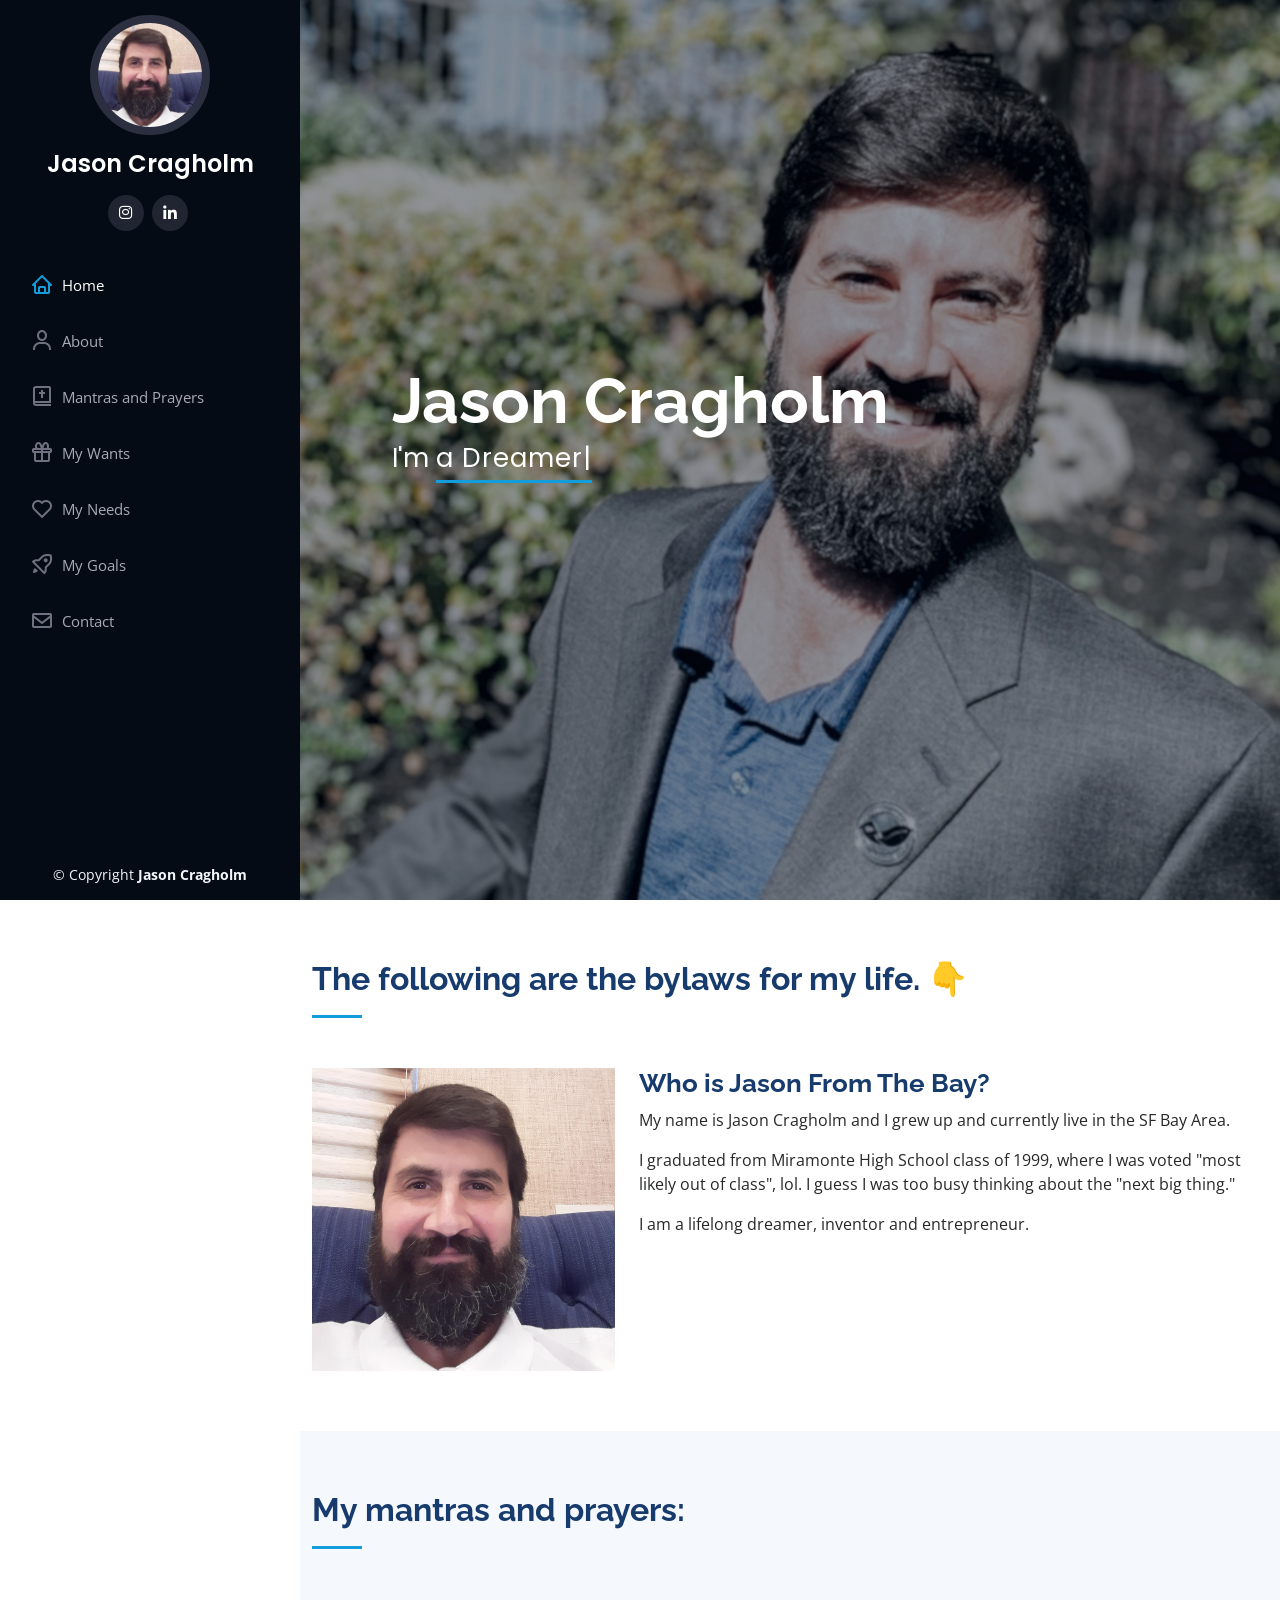
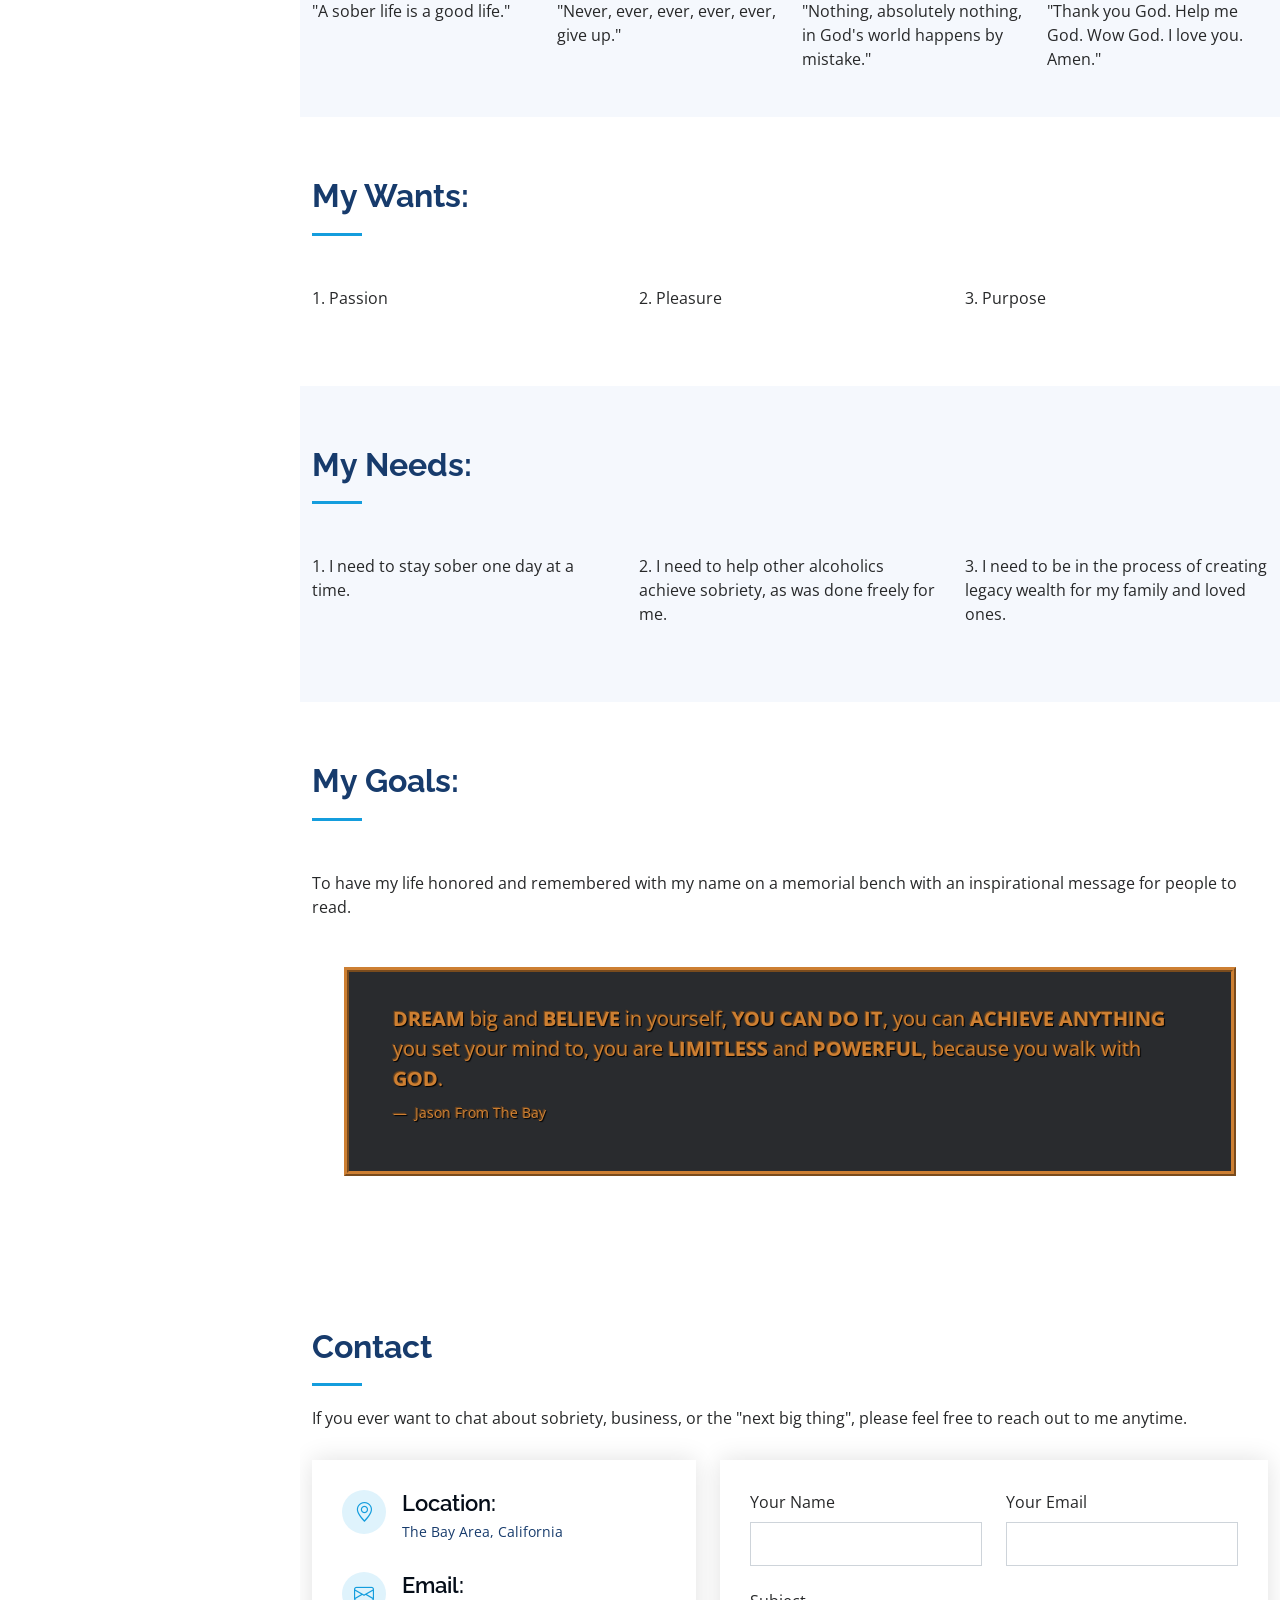
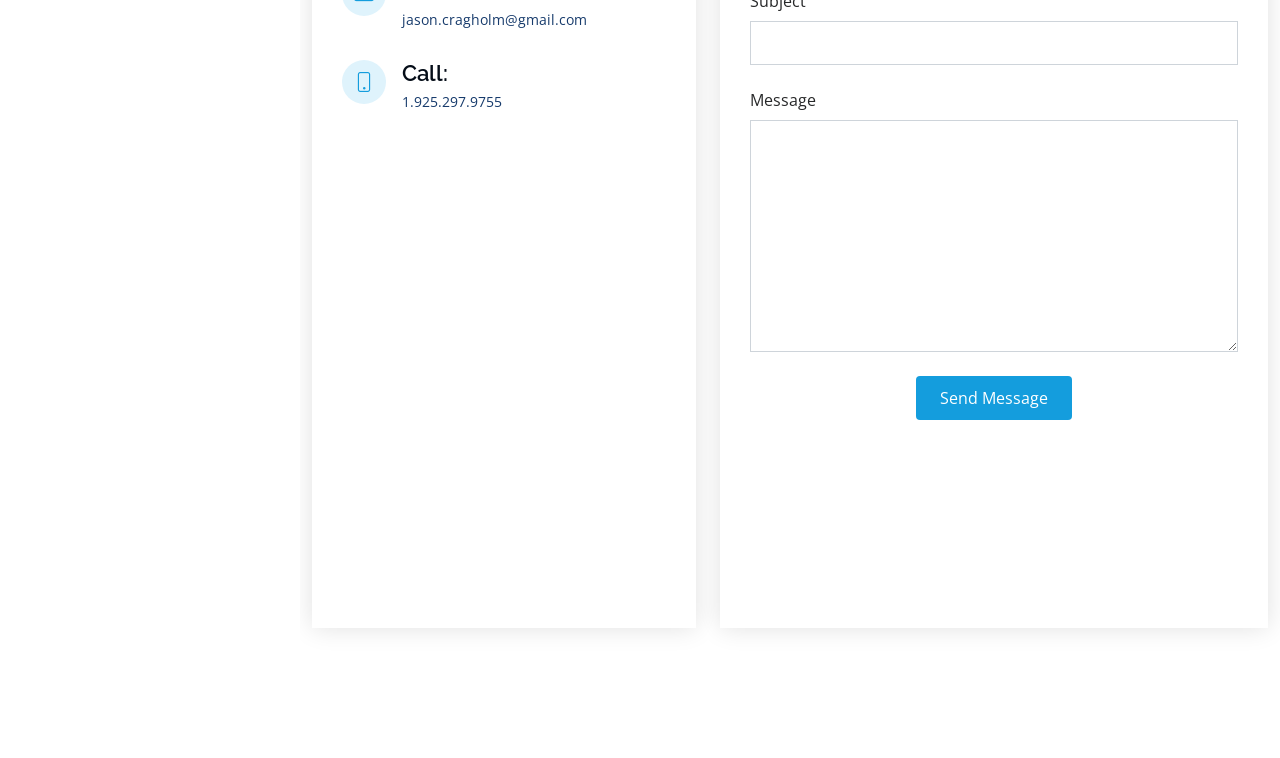
==== index.html @ 0c1ed2ca "Update index.html" ====
<!DOCTYPE html>
<html lang="en">

<head>
  <meta charset="utf-8">
  <meta content="width=device-width, initial-scale=1.0" name="viewport">

  <title>Jason Cragholm</title>
  <meta content="" name="description">
  <meta content="" name="keywords">

  <!-- Favicons -->
  <link href="assets/img/favicon.png" rel="icon">
  <link href="assets/img/apple-touch-icon.png" rel="apple-touch-icon">

  <!-- Google Fonts -->
  <link href="https://fonts.googleapis.com/css?family=Open+Sans:300,300i,400,400i,600,600i,700,700i|Raleway:300,300i,400,400i,500,500i,600,600i,700,700i|Poppins:300,300i,400,400i,500,500i,600,600i,700,700i" rel="stylesheet">

  <!-- Vendor CSS Files -->
  <link href="assets/vendor/aos/aos.css" rel="stylesheet">
  <link href="assets/vendor/bootstrap/css/bootstrap.min.css" rel="stylesheet">
  <link href="assets/vendor/bootstrap-icons/bootstrap-icons.css" rel="stylesheet">
  <link href="assets/vendor/boxicons/css/boxicons.min.css" rel="stylesheet">
  <link href="assets/vendor/glightbox/css/glightbox.min.css" rel="stylesheet">
  <link href="assets/vendor/swiper/swiper-bundle.min.css" rel="stylesheet">

  <!-- Template Main CSS File -->
  <link href="assets/css/style.css" rel="stylesheet">

  <!-- =======================================================
  * Template Name: iPortfolio - v3.9.1
  * Template URL: https://bootstrapmade.com/iportfolio-bootstrap-portfolio-websites-template/
  * Author: BootstrapMade.com
  * License: https://bootstrapmade.com/license/

  *Project Name: Jason Cragholm Personal Website
  *Author: Daniel Alegria*
  ======================================================== -->
</head>

<body>

  <!-- ======= Mobile nav toggle button ======= -->
  <i class="bi bi-list mobile-nav-toggle d-xl-none"></i>

  <!-- ======= Header ======= -->
  <header id="header">
    <div class="d-flex flex-column">

      <div class="profile">
        <img src="assets/img/profile-img.jpg" alt="" class="img-fluid rounded-circle">
        <h1 class="text-light"><a href="index.html">Jason Cragholm</a></h1>
        <div class="social-links mt-3 text-center">
          <a href="https://www.instagram.com/jasonfromthebay/" class="instagram"><i class="bx bxl-instagram"></i></a>
          <a href="https://www.linkedin.com/in/jasoncragholm/" class="linkedin"><i class="bx bxl-linkedin"></i></a>
        </div>
      </div>

      <nav id="navbar" class="nav-menu navbar">
        <ul>
          <li><a href="#hero" class="nav-link scrollto active"><i class="bx bx-home"></i> <span>Home</span></a></li>
          <li><a href="#about" class="nav-link scrollto"><i class="bx bx-user"></i> <span>About</span></a></li>
          <li><a href="#mantras" class="nav-link scrollto"><i class="bx bx-bible"></i> <span>Mantras and Prayers</span></a></li>
          <li><a href="#wants" class="nav-link scrollto"><i class="bx bx-gift"></i> <span>My Wants</span></a></li>
          <li><a href="#needs" class="nav-link scrollto"><i class="bx bx-heart"></i> <span>My Needs</span></a></li>
          <li><a href="#goals" class="nav-link scrollto"><i class="bx bx-rocket"></i> <span>My Goals</span></a></li>
          <li><a href="#contact" class="nav-link scrollto"><i class="bx bx-envelope"></i> <span>Contact</span></a></li>
        </ul>
      </nav><!-- .nav-menu -->
    </div>
  </header><!-- End Header -->

  <!-- ======= Hero Section ======= -->
  <section id="hero" class="d-flex flex-column justify-content-center align-items-center">
    <div class="hero-container" data-aos="fade-in">
      <h1>Jason Cragholm</h1>
      <p>I'm <span class="typed" data-typed-items=" a Dreamer, an Inventor, an Entrepreneur"></span></p>
    </div>
  </section><!-- End Hero -->

  <main id="main">

    <!-- ======= About Section ======= -->
    <section id="about" class="about">
      <div class="container">

        <div class="section-title">
          <h2>The following are the bylaws for my life. 👇</h2>
        </div>

        <div class="row">
          <div class="col-lg-4" data-aos="fade-right">
            <img src="assets/img/profile-img.jpg" class="img-fluid" alt="">
          </div>
          <div class="col-lg-8 pt-4 pt-lg-0 content" data-aos="fade-left">
            <h3>Who is Jason From The Bay?</h3>
            <p>
              My name is Jason Cragholm and I grew up and currently live in the SF Bay Area. 
            </p>
            <p>
              I graduated from Miramonte High School class of 1999, where I was voted "most likely out of class", lol. I guess I was too busy thinking about the "next big thing."
            </p>
            <p>
              I am a lifelong dreamer, inventor and entrepreneur. 
            </p>
          </div>
        </div>

      </div>
    </section><!-- End About Section -->

    <!-- ======= mantras Section ======= -->
    <section id="mantras" class="mantras section-bg">
      <div class="container">

        <div class="section-title">
          <h2>My mantras and prayers:</h2>
        </div>

        <div class="row">

          <div class="col-sm" data-aos="fade-up">
            <p>
              "A sober life is a good life."
            </p>
          </div>

          <div class="col-sm" data-aos="fade-up" data-aos-delay="200">
            <p>
              "Never, ever, ever, ever, ever, give up."
            </p>
          </div>

          <div class="col-sm" data-aos="fade-up" data-aos-delay="400">
            <p>
              "Nothing, absolutely nothing, in God's world happens by mistake."
            </p>
          </div>

          <div class="col-sm" data-aos="fade-up" data-aos-delay="600">
            <p>
              "Thank you God. Help me God. Wow God. I love you. Amen."
            </p>
          </div>

        </div>

      </div>
    </section><!-- End mantras Section -->

    <!-- ======= wants Section ======= -->
    <section id="wants" class="wants">
      <div class="container">

        <div class="section-title">
          <h2>My Wants:</h2>
        </div>

        <div class="row wants-content">

          <div class="col-lg-4 col-md-12 d-md-flex align-items-md-stretch" data-aos="fade-down">
            <p>1. Passion</p>
          </div>

          <div class="col-lg-4 col-md-12 d-md-flex align-items-md-stretch" data-aos="fade-down" data-aos-delay="200">
            <p>2. Pleasure</p>
          </div>

          <div class="col-lg-4 col-md-12 d-md-flex align-items-md-stretch" data-aos="fade-down" data-aos-delay="400">
            <p>3. Purpose</p>
          </div>
        </div>

      </div>
    </section><!-- End wants Section -->

    <!-- ======= needs Section ======= -->
    <section id="needs" class="needs section-bg">
      <div class="container">

        <div class="section-title">
          <h2>My Needs:</h2>
        </div>

        <div class="row needs-content">

          <div class="col-lg-4 col-md-12 d-md-flex align-items-md-stretch" data-aos="fade-down">
            <p>1. I need to stay sober one day at a time.</p>
          </div>

          <div class="col-lg-4 col-md-12 d-md-flex align-items-md-stretch" data-aos="fade-down" data-aos-delay="200">
            <p>2. I need to help other alcoholics achieve sobriety, as was done freely for me.</p>
          </div>

          <div class="col-lg-4 col-md-12 d-md-flex align-items-md-stretch" data-aos="fade-down" data-aos-delay="400">
            <p>3. I need to be in the process of creating legacy wealth for my family and loved ones.</p>
          </div>
          
        </div>

      </div>
    </section><!-- End needs Section -->

     <!-- ======= goals Section ======= -->
     <section id="goals" class="goals">
      <div class="container">

        <div class="section-title">
          <h2>My Goals:</h2>
        </div>

        <div class="row goals-content">
          <p>To have my life honored and remembered with my name on a memorial bench with an inspirational message for people to read.</p>
        </div>

        <div class="row placard">
          <div class="col">
            <figure>
              <blockquote class="blockquote mb-4">
                <p>
                  <span class="font-italic"><b>DREAM</b> big and <b>BELIEVE</b> in yourself, <b>YOU CAN DO IT</b>, you can <b>ACHIEVE ANYTHING</b> you set your mind to, you are <b>LIMITLESS</b> and <b>POWERFUL</b>, because you walk with <b>GOD</b>.</span>
                </p>
              </blockquote>
              <figcaption class="blockquote-footer">
                Jason From The Bay
              </figcaption>
            </figure>
          </div>
        </div>

      </div>
    </section><!-- End goals Section -->

        
    
    <!-- ======= Contact Section ======= -->
    <section id="contact" class="contact">
      <div class="container">

        <div class="section-title">
          <h2>Contact</h2>
          <p>If you ever want to chat about sobriety, business, or the "next big thing", please feel free to reach out to me anytime.</p>
        </div>

        <div class="row" data-aos="fade-in">

          <div class="col-lg-5 d-flex align-items-stretch">
            <div class="info">
              <div class="address">
                <i class="bi bi-geo-alt"></i>
                <h4>Location:</h4>
                <p>The Bay Area, California</p>
              </div>

              <div class="email">
                <i class="bi bi-envelope"></i>
                <h4>Email:</h4>
                <p>jason.cragholm@gmail.com</p>
              </div>

              <div class="phone">
                <i class="bi bi-phone"></i>
                <h4>Call:</h4>
                <p>1.925.297.9755</p>
              </div>

              <iframe src="https://www.google.com/maps/embed?pb=!1m18!1m12!1m3!1d100754.10173298769!2d-122.19307047200284!3d37.893838620452016!2m3!1f0!2f0!3f0!3m2!1i1024!2i768!4f13.1!3m3!1m2!1s0x8085607ca3fa8f85%3A0xf928585d03e46927!2sLafayette%2C%20CA!5e0!3m2!1sen!2sus!4v1670881983796!5m2!1sen!2sus" width="600" height="450" style="border:0;" allowfullscreen="" loading="lazy" referrerpolicy="no-referrer-when-downgrade"></iframe>
            </div>

          </div>

          <div class="col-lg-7 mt-5 mt-lg-0 d-flex align-items-stretch">
            <form action="forms/contact.php" method="post" role="form" class="php-email-form">
              <div class="row">
                <div class="form-group col-md-6">
                  <label for="name">Your Name</label>
                  <input type="text" name="name" class="form-control" id="name" required>
                </div>
                <div class="form-group col-md-6">
                  <label for="name">Your Email</label>
                  <input type="email" class="form-control" name="email" id="email" required>
                </div>
              </div>
              <div class="form-group">
                <label for="name">Subject</label>
                <input type="text" class="form-control" name="subject" id="subject" required>
              </div>
              <div class="form-group">
                <label for="name">Message</label>
                <textarea class="form-control" name="message" rows="10" required></textarea>
              </div>
              <div class="my-3">
                <div class="loading">Loading</div>
                <div class="error-message"></div>
                <div class="sent-message">Your message has been sent. Thank you!</div>
              </div>
              <div class="text-center"><button type="submit">Send Message</button></div>
            </form>
          </div>

        </div>

      </div>
    </section><!-- End Contact Section -->

  </main><!-- End #main -->

  <!-- ======= Footer ======= -->
  <footer id="footer">
    <div class="container">
      <div class="copyright">
        &copy; Copyright <strong><span>Jason Cragholm</span></strong>
      </div>
      
    </div>
  </footer><!-- End  Footer -->

  <a href="#" class="back-to-top d-flex align-items-center justify-content-center"><i class="bi bi-arrow-up-short"></i></a>

  <!-- Vendor JS Files -->
  <script src="assets/vendor/purecounter/purecounter_vanilla.js"></script>
  <script src="assets/vendor/aos/aos.js"></script>
  <script src="assets/vendor/bootstrap/js/bootstrap.bundle.min.js"></script>
  <script src="assets/vendor/glightbox/js/glightbox.min.js"></script>
  <script src="assets/vendor/isotope-layout/isotope.pkgd.min.js"></script>
  <script src="assets/vendor/swiper/swiper-bundle.min.js"></script>
  <script src="assets/vendor/typed.js/typed.min.js"></script>
  <script src="assets/vendor/waypoints/noframework.waypoints.js"></script>
  <script src="assets/vendor/php-email-form/validate.js"></script>

  <!-- Template Main JS File -->
  <script src="assets/js/main.js"></script>

</body>

</html>
---- assets/css/style.css ----
/**
* Template Name: iPortfolio - v3.9.1
* Template URL: https://bootstrapmade.com/iportfolio-bootstrap-portfolio-websites-template/
* Author: BootstrapMade.com
* License: https://bootstrapmade.com/license/
*/

/*--------------------------------------------------------------
# General
--------------------------------------------------------------*/
body {
  font-family: "Open Sans", sans-serif;
  color: #272829;
}

a {
  color: #149ddd;
  text-decoration: none;
}

a:hover {
  color: #37b3ed;
  text-decoration: none;
}

h1,
h2,
h3,
h4,
h5,
h6 {
  font-family: "Raleway", sans-serif;
}

/*--------------------------------------------------------------
# Back to top button
--------------------------------------------------------------*/
.back-to-top {
  position: fixed;
  visibility: hidden;
  opacity: 0;
  right: 15px;
  bottom: 15px;
  z-index: 996;
  background: #149ddd;
  width: 40px;
  height: 40px;
  border-radius: 50px;
  transition: all 0.4s;
}

.back-to-top i {
  font-size: 28px;
  color: #fff;
  line-height: 0;
}

.back-to-top:hover {
  background: #2eafec;
  color: #fff;
}

.back-to-top.active {
  visibility: visible;
  opacity: 1;
}

/*--------------------------------------------------------------
# Header
--------------------------------------------------------------*/
#header {
  position: fixed;
  top: 0;
  left: 0;
  bottom: 0;
  width: 300px;
  transition: all ease-in-out 0.5s;
  z-index: 9997;
  transition: all 0.5s;
  padding: 0 15px;
  background: #040b14;
  overflow-y: auto;
}

#header .profile img {
  margin: 15px auto;
  display: block;
  width: 120px;
  border: 8px solid #2c2f3f;
}

#header .profile h1 {
  font-size: 24px;
  margin: 0;
  padding: 0;
  font-weight: 600;
  -moz-text-align-last: center;
  text-align-last: center;
  font-family: "Poppins", sans-serif;
}

#header .profile h1 a,
#header .profile h1 a:hover {
  color: #fff;
  text-decoration: none;
}

#header .profile .social-links a {
  font-size: 18px;
  display: inline-block;
  background: #212431;
  color: #fff;
  line-height: 1;
  padding: 8px 0;
  margin-right: 4px;
  border-radius: 50%;
  text-align: center;
  width: 36px;
  height: 36px;
  transition: 0.3s;
}

#header .profile .social-links a:hover {
  background: #149ddd;
  color: #fff;
  text-decoration: none;
}

#main {
  margin-left: 300px;
}

@media (max-width: 1199px) {
  #header {
    left: -300px;
  }

  #main {
    margin-left: 0;
  }
}

/*--------------------------------------------------------------
# Navigation Menu
--------------------------------------------------------------*/
/* Desktop Navigation */
.nav-menu {
  padding: 30px 0 0 0;
}

.nav-menu * {
  margin: 0;
  padding: 0;
  list-style: none;
}

.nav-menu>ul>li {
  position: relative;
  white-space: nowrap;
}

.nav-menu a,
.nav-menu a:focus {
  display: flex;
  align-items: center;
  color: #a8a9b4;
  padding: 12px 15px;
  margin-bottom: 8px;
  transition: 0.3s;
  font-size: 15px;
}

.nav-menu a i,
.nav-menu a:focus i {
  font-size: 24px;
  padding-right: 8px;
  color: #6f7180;
}

.nav-menu a:hover,
.nav-menu .active,
.nav-menu .active:focus,
.nav-menu li:hover>a {
  text-decoration: none;
  color: #fff;
}

.nav-menu a:hover i,
.nav-menu .active i,
.nav-menu .active:focus i,
.nav-menu li:hover>a i {
  color: #149ddd;
}

/* Mobile Navigation */
.mobile-nav-toggle {
  position: fixed;
  right: 15px;
  top: 15px;
  z-index: 9998;
  border: 0;
  font-size: 24px;
  transition: all 0.4s;
  outline: none !important;
  background-color: #149ddd;
  color: #fff;
  width: 40px;
  height: 40px;
  display: inline-flex;
  align-items: center;
  justify-content: center;
  line-height: 0;
  border-radius: 50px;
  cursor: pointer;
}

.mobile-nav-active {
  overflow: hidden;
}

.mobile-nav-active #header {
  left: 0;
}

/*--------------------------------------------------------------
# Hero Section
--------------------------------------------------------------*/
#hero {
  width: 100%;
  height: 100vh;
  background: url("../img/hero-bg.jpg") right center;
  background-size: cover;
}

#hero:before {
  content: "";
  background: rgba(5, 13, 24, 0.3);
  position: absolute;
  bottom: 0;
  top: 0;
  left: 0;
  right: 0;
  z-index: 1;
}

#hero .hero-container {
  position: relative;
  z-index: 2;
  min-width: 300px;
}

#hero h1 {
  margin: 0 0 10px 0;
  font-size: 64px;
  font-weight: 700;
  line-height: 56px;
  color: #fff;
}

#hero p {
  color: #fff;
  margin-bottom: 50px;
  font-size: 26px;
  font-family: "Poppins", sans-serif;
}

#hero p span {
  color: #fff;
  padding-bottom: 4px;
  letter-spacing: 1px;
  border-bottom: 3px solid #149ddd;
}

@media (min-width: 1024px) {
  #hero {
    background-attachment: fixed;
  }
}

@media (max-width: 768px) {
  #hero h1 {
    font-size: 28px;
    line-height: 36px;
  }

  #hero h2 {
    font-size: 18px;
    line-height: 24px;
    margin-bottom: 30px;
  }
}

/*--------------------------------------------------------------
# Sections General
--------------------------------------------------------------*/
section {
  padding: 60px 0;
  overflow: hidden;
}

.section-bg {
  background: #f5f8fd;
}

.section-title {
  padding-bottom: 30px;
}

.section-title h2 {
  font-size: 32px;
  font-weight: bold;
  margin-bottom: 20px;
  padding-bottom: 20px;
  position: relative;
  color: #173b6c;
}

.section-title h2::after {
  content: "";
  position: absolute;
  display: block;
  width: 50px;
  height: 3px;
  background: #149ddd;
  bottom: 0;
  left: 0;
}

.section-title p {
  margin-bottom: 0;
}

/*--------------------------------------------------------------
# About
--------------------------------------------------------------*/
.about .content h3 {
  font-weight: 700;
  font-size: 26px;
  color: #173b6c;
}

.about .content ul {
  list-style: none;
  padding: 0;
}

.about .content ul li {
  margin-bottom: 20px;
  display: flex;
  align-items: center;
}

.about .content ul strong {
  margin-right: 10px;
}

.about .content ul i {
  font-size: 16px;
  margin-right: 5px;
  color: #149ddd;
  line-height: 0;
}

.about .content p:last-child {
  margin-bottom: 0;
}

/*--------------------------------------------------------------
# mantras
--------------------------------------------------------------*/

.blockquote-custom {
  position: relative;
  font-size: 1.1rem;
  }
  
  .blockquote-custom-icon {
  width: 50px;
  height: 50px;
  border-radius: 50%;
  display: flex;
  align-items: center;
  justify-content: center;
  position: absolute;
  top: -40px;
  left: 19px;
  }

.mantras {
  padding-bottom: 30px;
}

.mantras .count-box {
  padding: 30px;
  width: 100%;
}

.mantras .count-box i {
  display: block;
  font-size: 44px;
  color: #149ddd;
  float: left;
  line-height: 0;
}

.mantras .count-box span {
  font-size: 48px;
  line-height: 40px;
  display: block;
  font-weight: 700;
  color: #050d18;
  margin-left: 60px;
}

.mantras .count-box p {
  padding: 15px 0 0 0;
  margin: 0 0 0 60px;
  font-family: "Raleway", sans-serif;
  font-size: 14px;
  color: #122f57;
}

.mantras .count-box a {
  font-weight: 600;
  display: block;
  margin-top: 20px;
  color: #122f57;
  font-size: 15px;
  font-family: "Poppins", sans-serif;
  transition: ease-in-out 0.3s;
}

.mantras .count-box a:hover {
  color: #1f5297;
}

/*--------------------------------------------------------------
# wants
--------------------------------------------------------------*/
.wants .progress {
  height: 60px;
  display: block;
  background: none;
  border-radius: 0;
}

.wants .progress .skill {
  padding: 0;
  margin: 0 0 6px 0;
  text-transform: uppercase;
  display: block;
  font-weight: 600;
  font-family: "Poppins", sans-serif;
  color: #050d18;
}

.wants .progress .skill .val {
  float: right;
  font-style: normal;
}

.wants .progress-bar-wrap {
  background: #dce8f8;
  height: 10px;
}

.wants .progress-bar {
  width: 1px;
  height: 10px;
  transition: 0.9s;
  background-color: #149ddd;
}

/*--------------------------------------------------------------
# Goals
--------------------------------------------------------------*/

.placard {
  margin: 2em;
  padding: 2em;
  background-color: #292b2e;
  border-style: ridge;
  border-width: 5px;
  border-color: #CD7F32;
}

.placard span {
  color: #CD7F32;
  text-shadow: -1px -1px 1px rgb(121,75,29), 1px 1px 1px #000;
}

.placard figcaption {
  color: #CD7F32;
  text-shadow: -1px -1px 1px rgb(121,75,29), 1px 1px 1px #000;
}

/*--------------------------------------------------------------
# Contact
--------------------------------------------------------------*/
.contact {
  padding-bottom: 130px;
}

.contact .info {
  padding: 30px;
  background: #fff;
  width: 100%;
  box-shadow: 0 0 24px 0 rgba(0, 0, 0, 0.12);
}

.contact .info i {
  font-size: 20px;
  color: #149ddd;
  float: left;
  width: 44px;
  height: 44px;
  background: #dff3fc;
  display: flex;
  justify-content: center;
  align-items: center;
  border-radius: 50px;
  transition: all 0.3s ease-in-out;
}

.contact .info h4 {
  padding: 0 0 0 60px;
  font-size: 22px;
  font-weight: 600;
  margin-bottom: 5px;
  color: #050d18;
}

.contact .info p {
  padding: 0 0 10px 60px;
  margin-bottom: 20px;
  font-size: 14px;
  color: #173b6c;
}

.contact .info .email p {
  padding-top: 5px;
}

.contact .info .social-links {
  padding-left: 60px;
}

.contact .info .social-links a {
  font-size: 18px;
  display: inline-block;
  background: #333;
  color: #fff;
  line-height: 1;
  padding: 8px 0;
  border-radius: 50%;
  text-align: center;
  width: 36px;
  height: 36px;
  transition: 0.3s;
  margin-right: 10px;
}

.contact .info .social-links a:hover {
  background: #149ddd;
  color: #fff;
}

.contact .info .email:hover i,
.contact .info .address:hover i,
.contact .info .phone:hover i {
  background: #149ddd;
  color: #fff;
}

.contact .php-email-form {
  width: 100%;
  padding: 30px;
  background: #fff;
  box-shadow: 0 0 24px 0 rgba(0, 0, 0, 0.12);
}

.contact .php-email-form .form-group {
  padding-bottom: 8px;
}

.contact .php-email-form .validate {
  display: none;
  color: red;
  margin: 0 0 15px 0;
  font-weight: 400;
  font-size: 13px;
}

.contact .php-email-form .error-message {
  display: none;
  color: #fff;
  background: #ed3c0d;
  text-align: left;
  padding: 15px;
  font-weight: 600;
}

.contact .php-email-form .error-message br+br {
  margin-top: 25px;
}

.contact .php-email-form .sent-message {
  display: none;
  color: #fff;
  background: #18d26e;
  text-align: center;
  padding: 15px;
  font-weight: 600;
}

.contact .php-email-form .loading {
  display: none;
  background: #fff;
  text-align: center;
  padding: 15px;
}

.contact .php-email-form .loading:before {
  content: "";
  display: inline-block;
  border-radius: 50%;
  width: 24px;
  height: 24px;
  margin: 0 10px -6px 0;
  border: 3px solid #18d26e;
  border-top-color: #eee;
  -webkit-animation: animate-loading 1s linear infinite;
  animation: animate-loading 1s linear infinite;
}

.contact .php-email-form .form-group {
  margin-bottom: 15px;
}

.contact .php-email-form label {
  padding-bottom: 8px;
}

.contact .php-email-form input,
.contact .php-email-form textarea {
  border-radius: 0;
  box-shadow: none;
  font-size: 14px;
}

.contact .php-email-form input {
  height: 44px;
}

.contact .php-email-form textarea {
  padding: 10px 15px;
}

.contact .php-email-form button[type=submit] {
  background: #149ddd;
  border: 0;
  padding: 10px 24px;
  color: #fff;
  transition: 0.4s;
  border-radius: 4px;
}

.contact .php-email-form button[type=submit]:hover {
  background: #37b3ed;
}

@-webkit-keyframes animate-loading {
  0% {
    transform: rotate(0deg);
  }

  100% {
    transform: rotate(360deg);
  }
}

@keyframes animate-loading {
  0% {
    transform: rotate(0deg);
  }

  100% {
    transform: rotate(360deg);
  }
}

/*--------------------------------------------------------------
# Breadcrumbs
--------------------------------------------------------------*/
.breadcrumbs {
  padding: 20px 0;
  background: #f9f9f9;
}

.breadcrumbs h2 {
  font-size: 26px;
  font-weight: 300;
}

.breadcrumbs ol {
  display: flex;
  flex-wrap: wrap;
  list-style: none;
  padding: 0;
  margin: 0;
  font-size: 15px;
}

.breadcrumbs ol li+li {
  padding-left: 10px;
}

.breadcrumbs ol li+li::before {
  display: inline-block;
  padding-right: 10px;
  color: #0e2442;
  content: "/";
}

@media (max-width: 768px) {
  .breadcrumbs .d-flex {
    display: block !important;
  }

  .breadcrumbs ol {
    display: block;
  }

  .breadcrumbs ol li {
    display: inline-block;
  }
}

/*--------------------------------------------------------------
# Footer
--------------------------------------------------------------*/
#footer {
  padding: 15px;
  color: #f4f6fd;
  font-size: 14px;
  position: fixed;
  left: 0;
  bottom: 0;
  width: 300px;
  z-index: 9999;
  background: #040b14;
}

#footer .copyright {
  text-align: center;
}

#footer .credits {
  padding-top: 5px;
  text-align: center;
  font-size: 13px;
  color: #eaebf0;
}

@media (max-width: 1199px) {
  #footer {
    position: static;
    width: auto;
    padding-right: 20px 15px;
  }
}
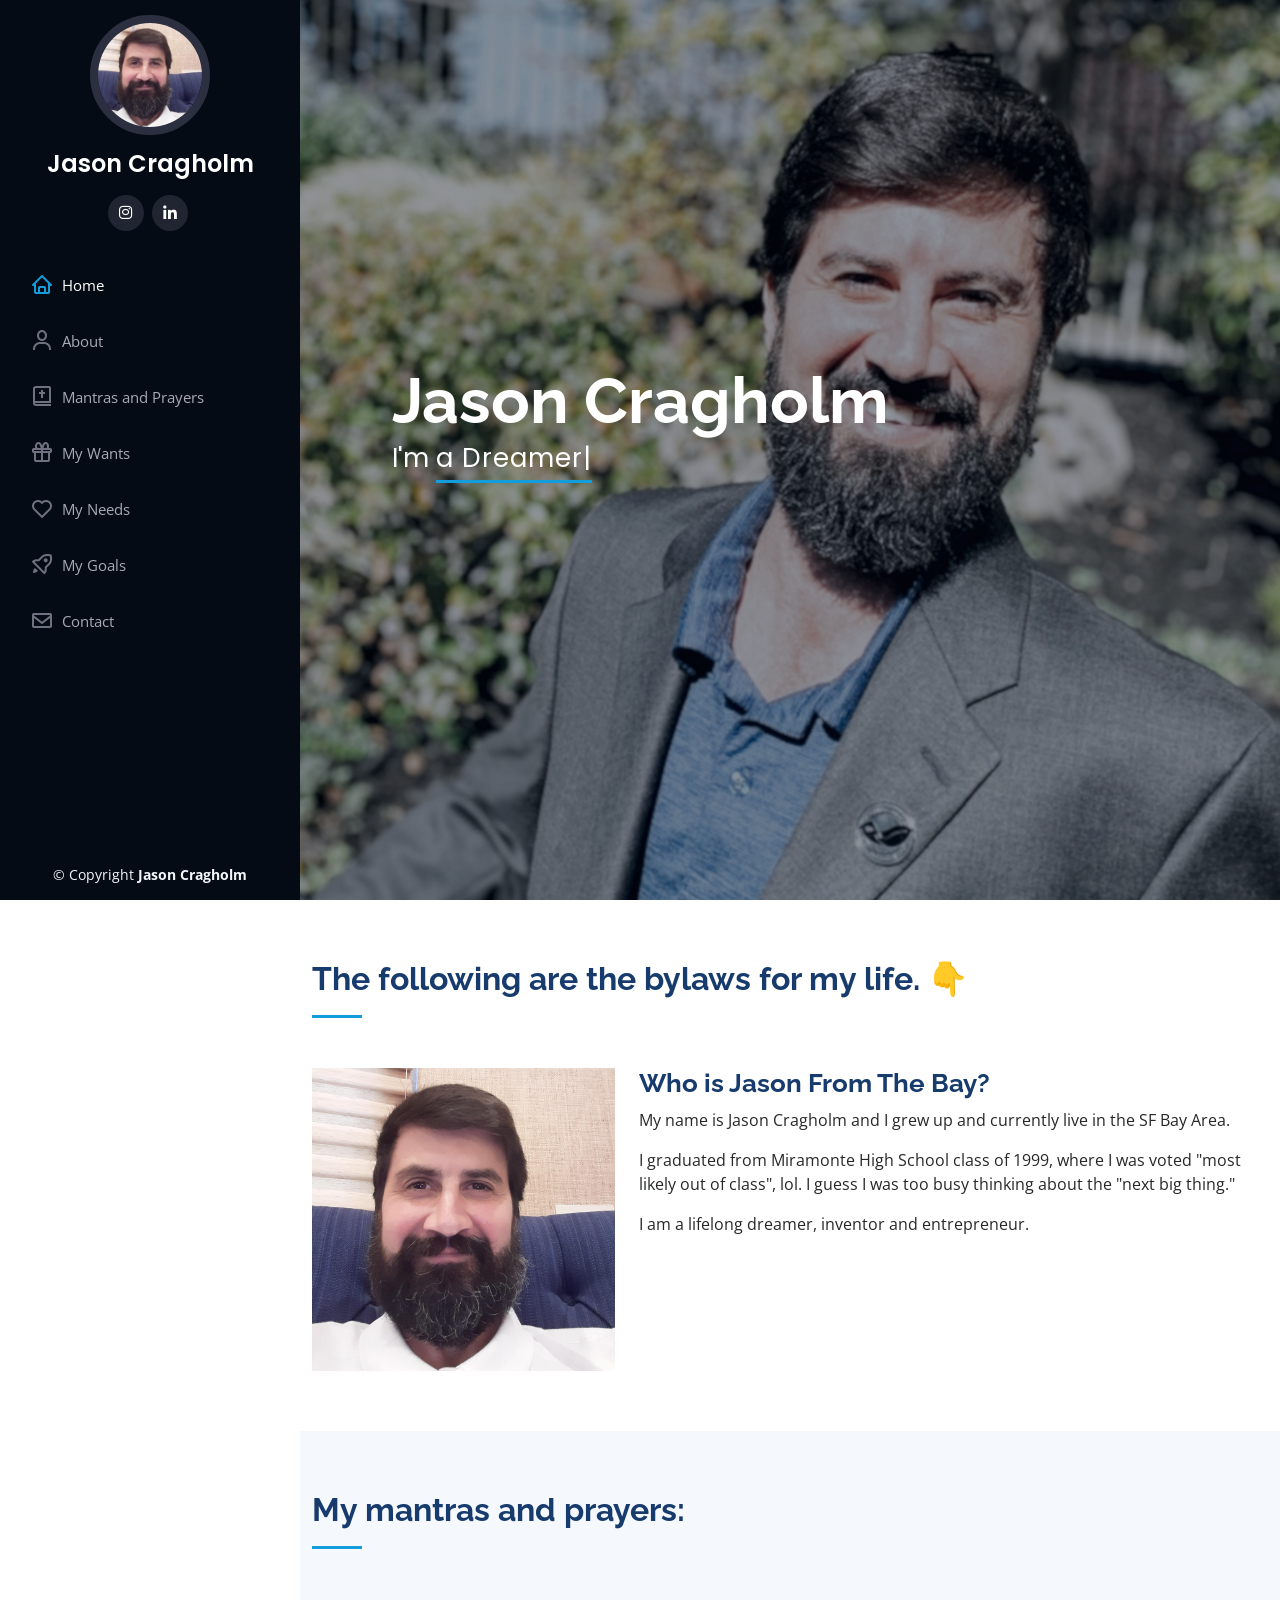
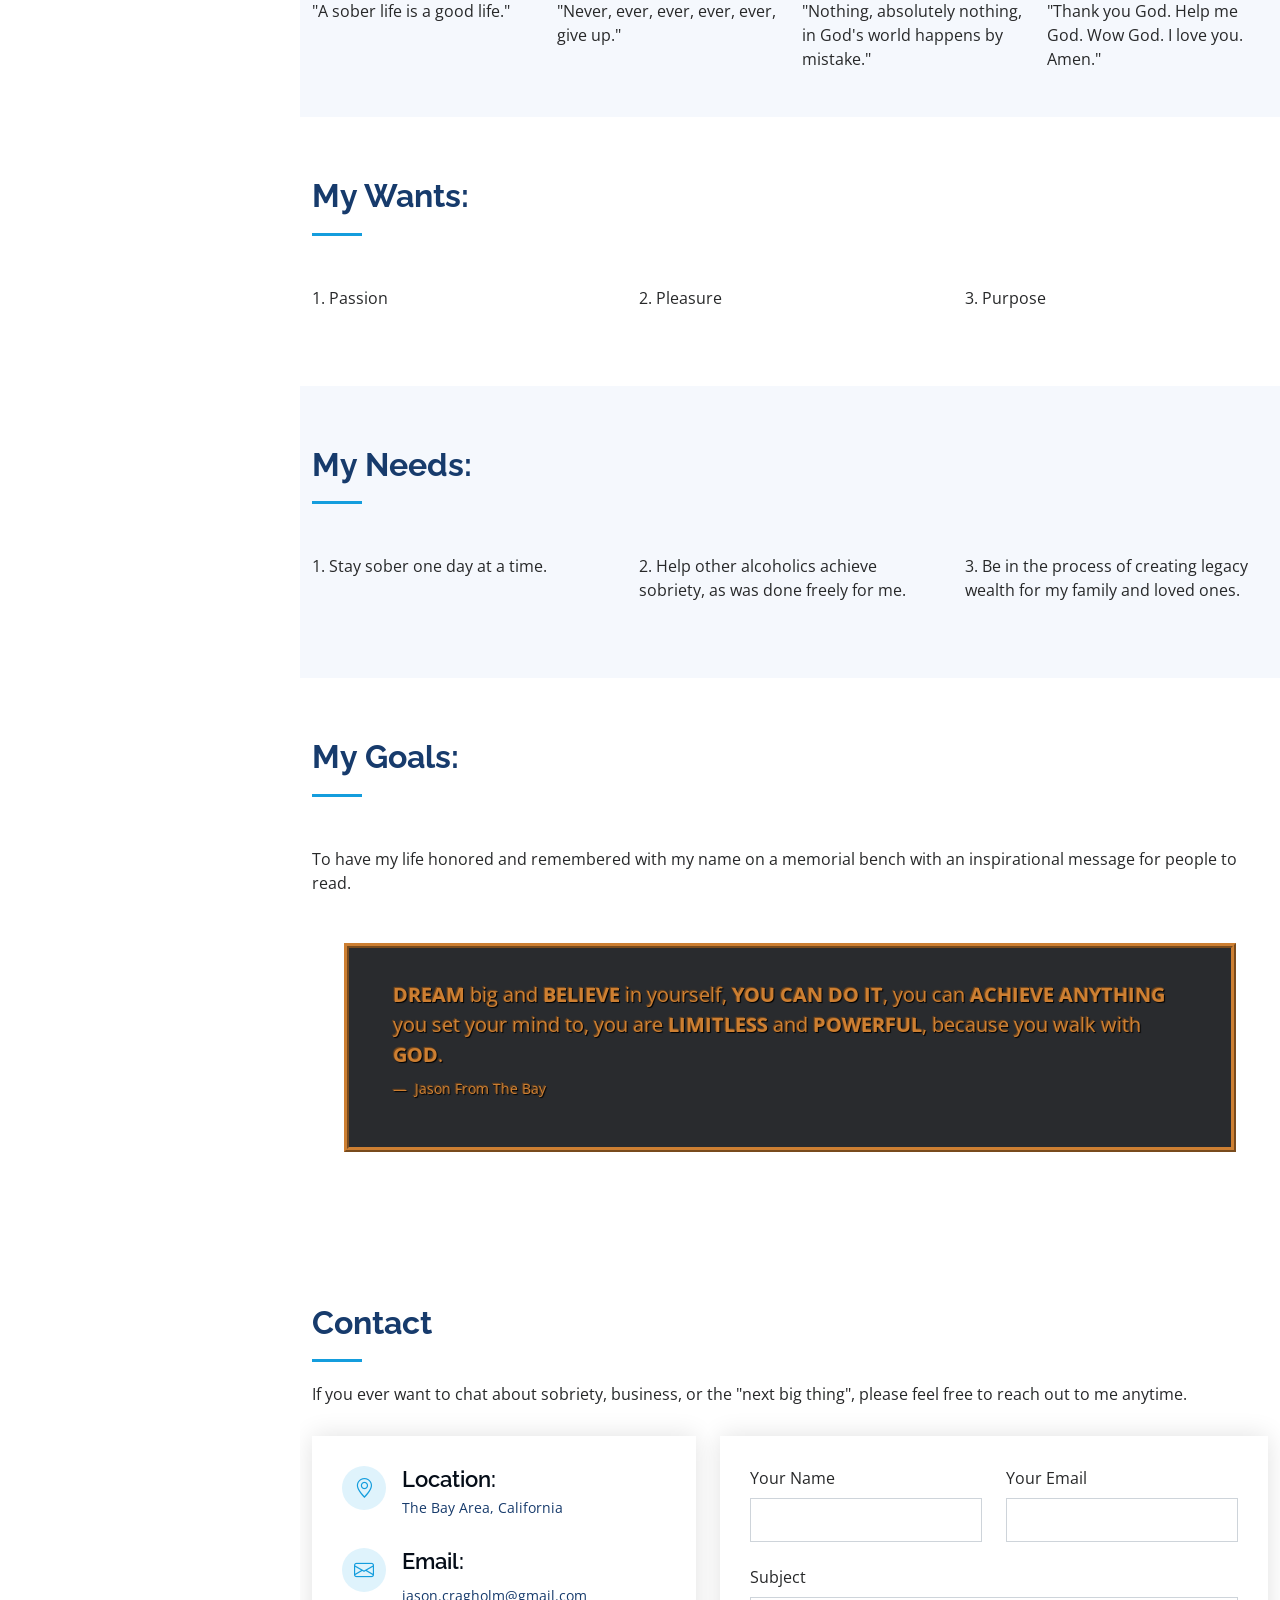
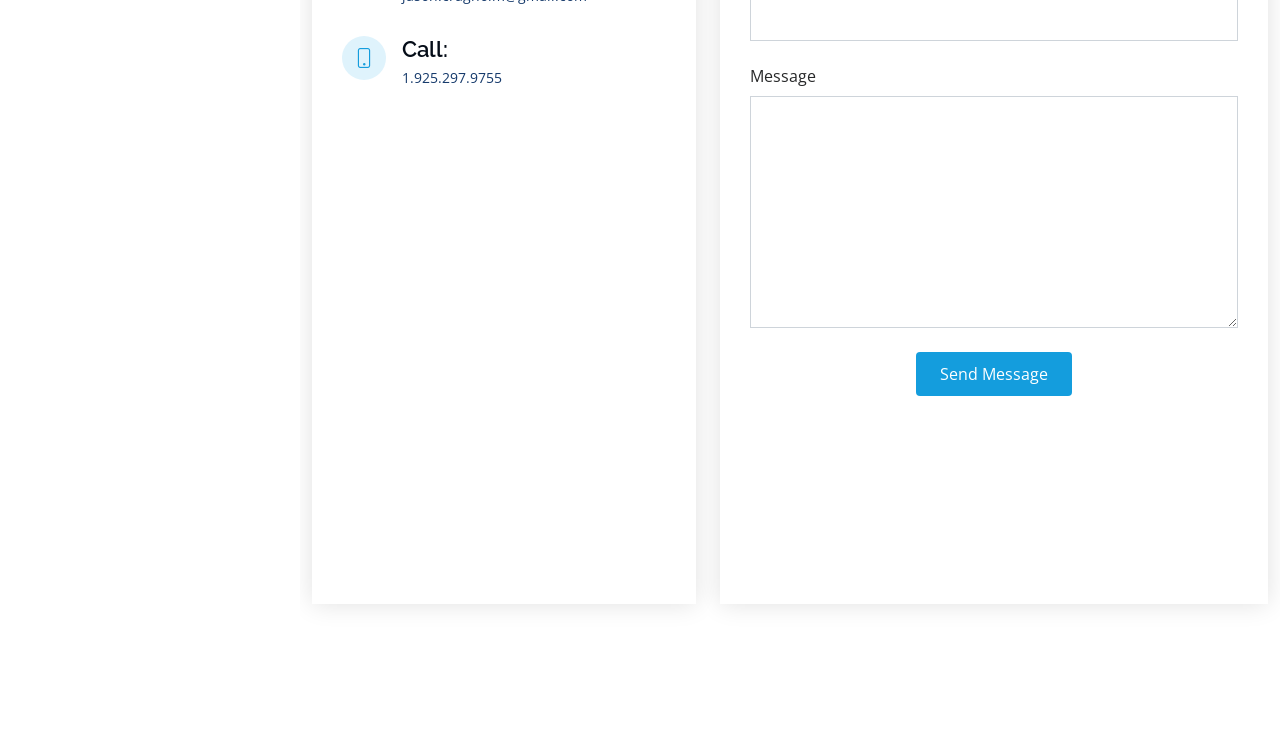
==== commit ebad31ce: "Update index.html" ====
--- a/index.html
+++ b/index.html
@@ -185,15 +185,15 @@
         <div class="row needs-content">
 
           <div class="col-lg-4 col-md-12 d-md-flex align-items-md-stretch" data-aos="fade-down">
-            <p>1. I need to stay sober one day at a time.</p>
+            <p>1. Stay sober one day at a time.</p>
           </div>
 
           <div class="col-lg-4 col-md-12 d-md-flex align-items-md-stretch" data-aos="fade-down" data-aos-delay="200">
-            <p>2. I need to help other alcoholics achieve sobriety, as was done freely for me.</p>
+            <p>2. Help other alcoholics achieve sobriety, as was done freely for me.</p>
           </div>
 
           <div class="col-lg-4 col-md-12 d-md-flex align-items-md-stretch" data-aos="fade-down" data-aos-delay="400">
-            <p>3. I need to be in the process of creating legacy wealth for my family and loved ones.</p>
+            <p>3. Be in the process of creating legacy wealth for my family and loved ones.</p>
           </div>
           
         </div>
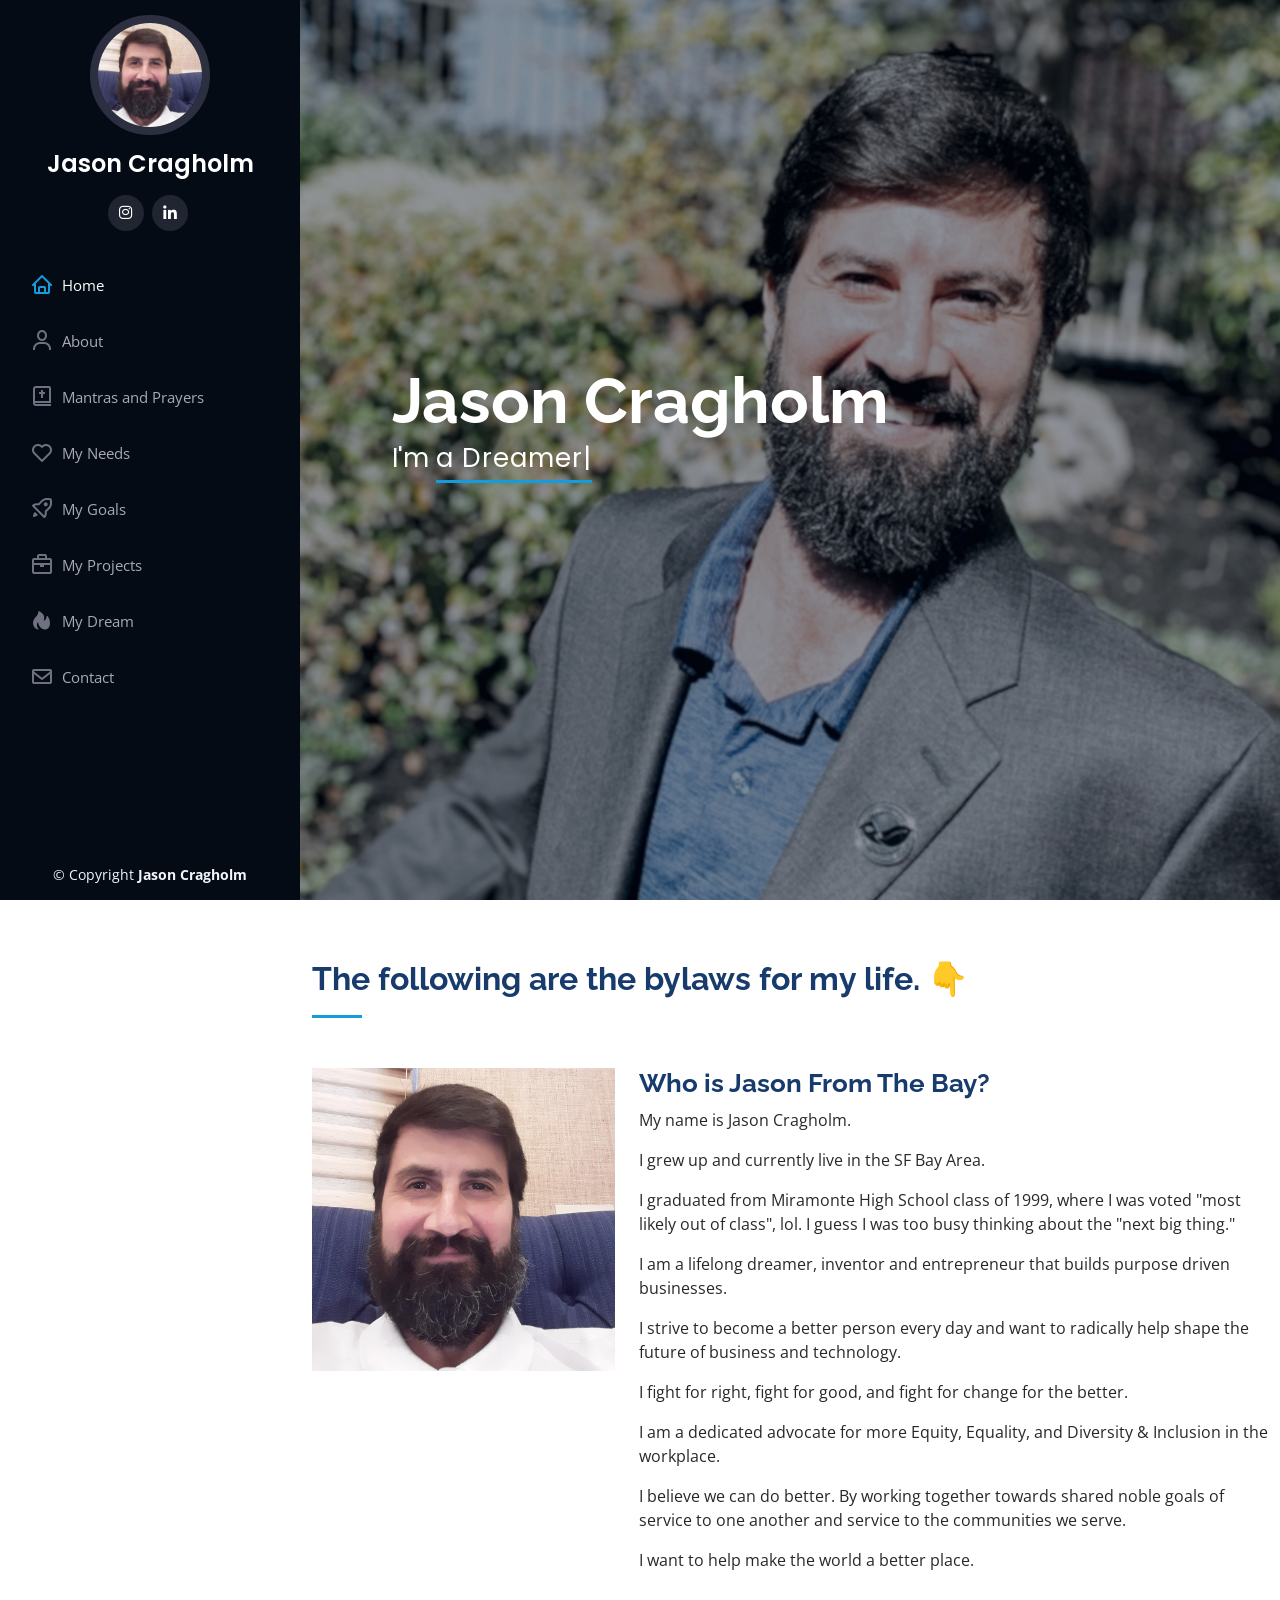
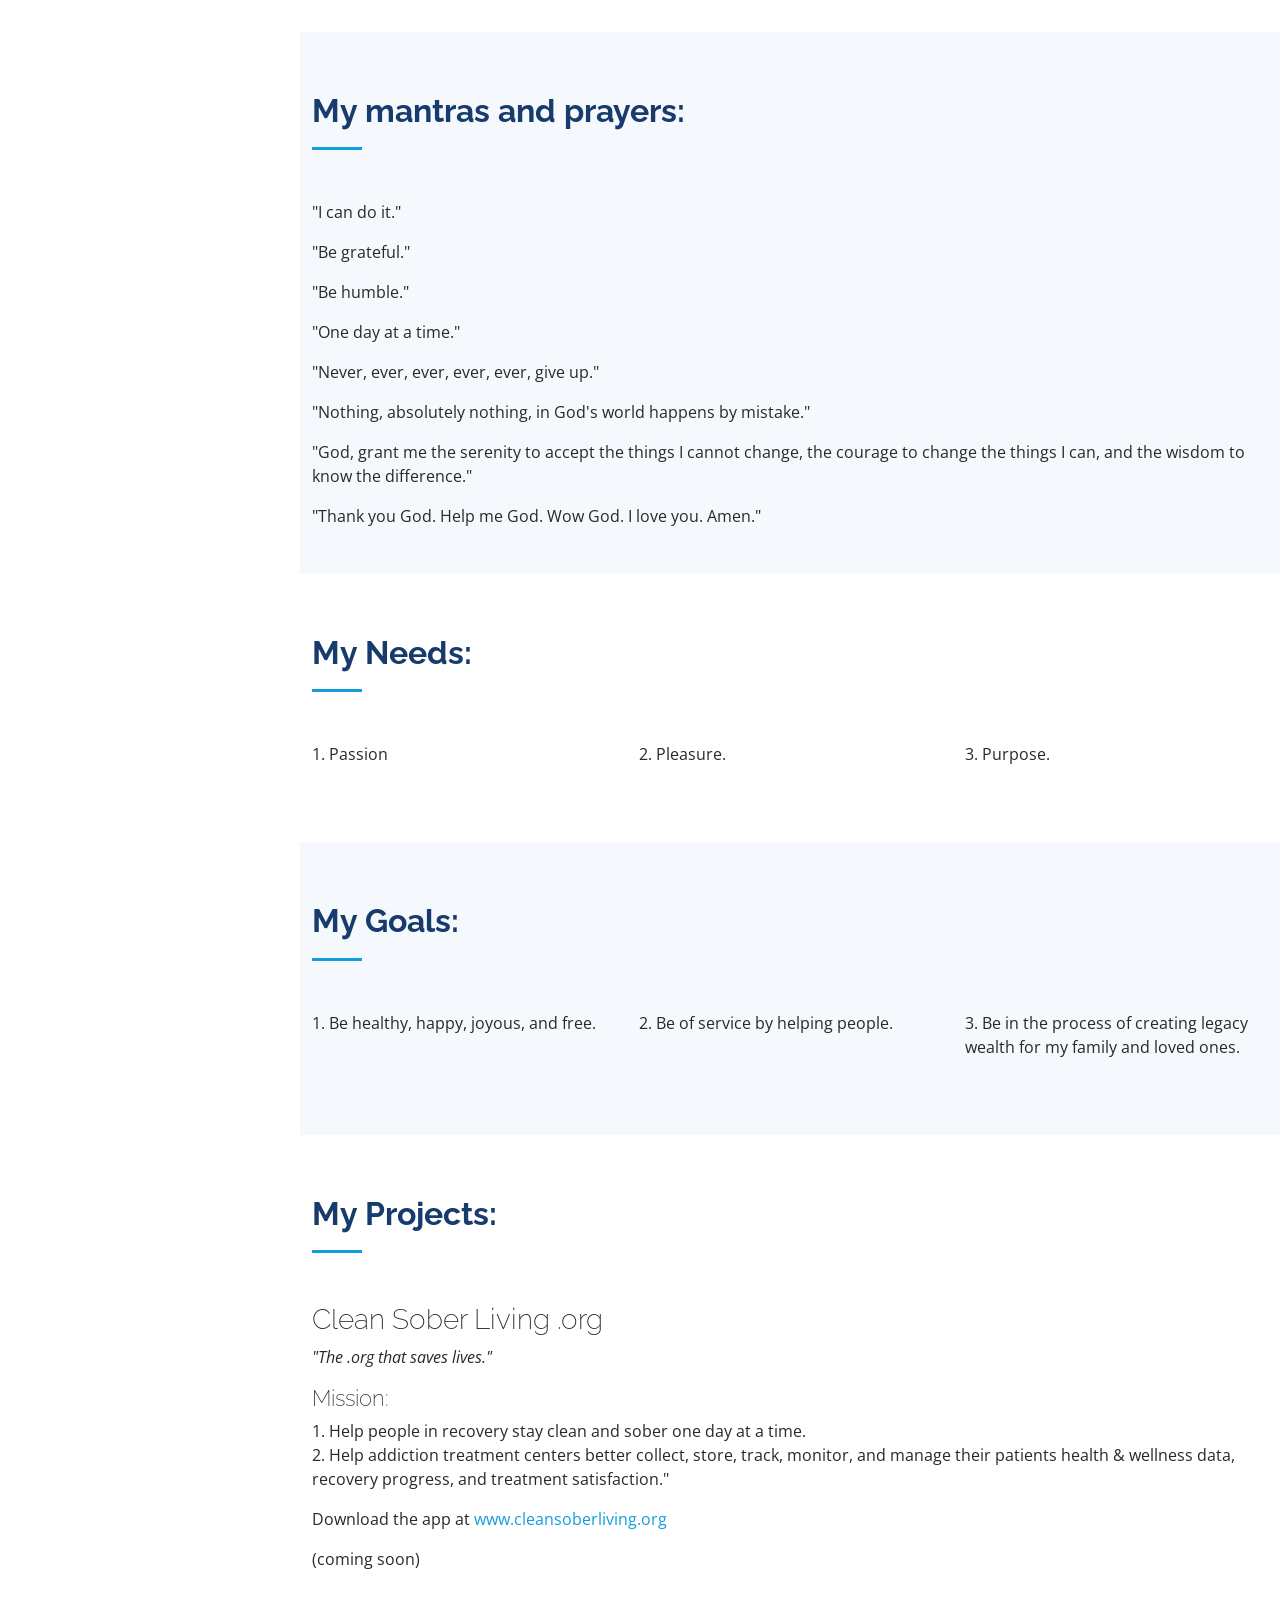
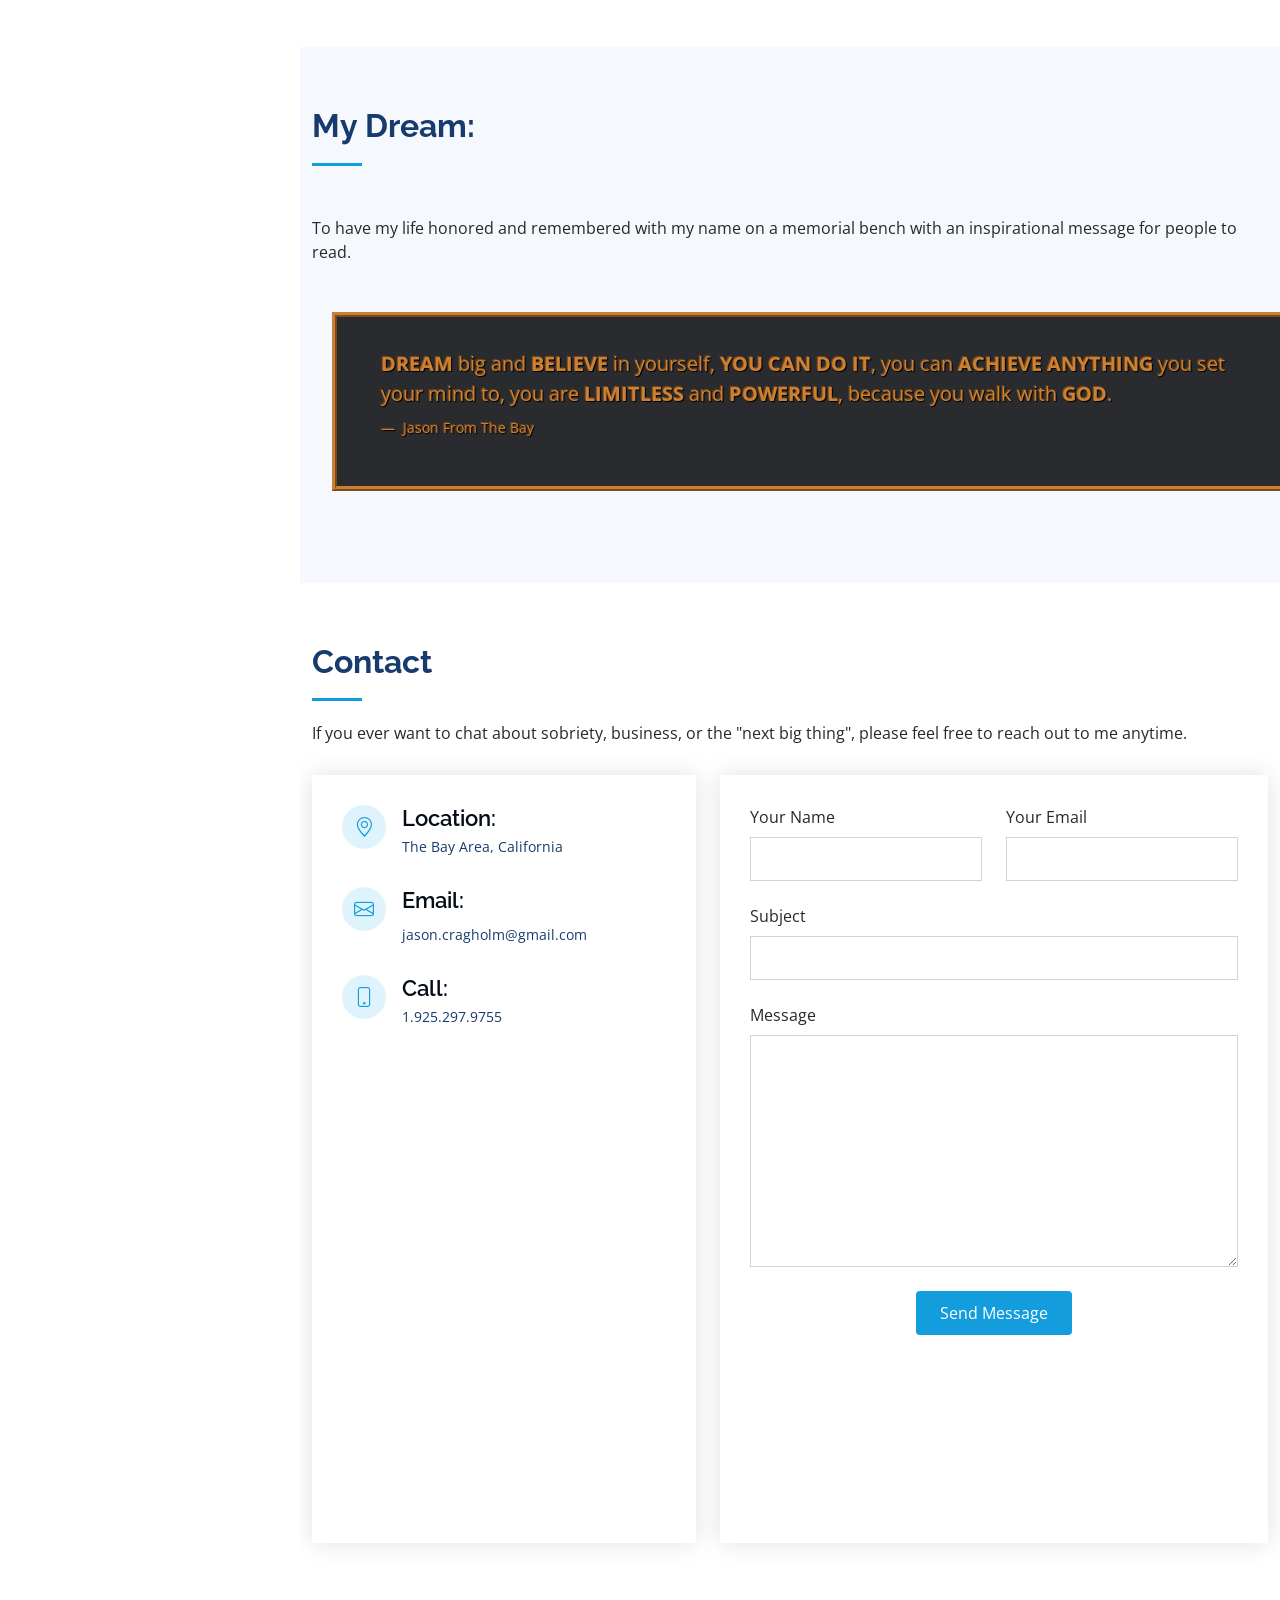
==== commit fe5ce4b0: "minor changes made changes according to jason" ====
--- a/index.html
+++ b/index.html
@@ -61,9 +61,11 @@
           <li><a href="#hero" class="nav-link scrollto active"><i class="bx bx-home"></i> <span>Home</span></a></li>
           <li><a href="#about" class="nav-link scrollto"><i class="bx bx-user"></i> <span>About</span></a></li>
           <li><a href="#mantras" class="nav-link scrollto"><i class="bx bx-bible"></i> <span>Mantras and Prayers</span></a></li>
-          <li><a href="#wants" class="nav-link scrollto"><i class="bx bx-gift"></i> <span>My Wants</span></a></li>
+          <!-- <li><a href="#wants" class="nav-link scrollto"><i class="bx bx-gift"></i> <span>My Wants</span></a></li> -->
           <li><a href="#needs" class="nav-link scrollto"><i class="bx bx-heart"></i> <span>My Needs</span></a></li>
           <li><a href="#goals" class="nav-link scrollto"><i class="bx bx-rocket"></i> <span>My Goals</span></a></li>
+          <li><a href="#projects" class="nav-link scrollto"><i class='bx bx-briefcase'></i> <span>My Projects</span></a></li>
+          <li><a href="#dream" class="nav-link scrollto"><i class='bx bxs-hot'></i> <span>My Dream</span></a></li>
           <li><a href="#contact" class="nav-link scrollto"><i class="bx bx-envelope"></i> <span>Contact</span></a></li>
         </ul>
       </nav><!-- .nav-menu -->
@@ -95,13 +97,31 @@
           <div class="col-lg-8 pt-4 pt-lg-0 content" data-aos="fade-left">
             <h3>Who is Jason From The Bay?</h3>
             <p>
-              My name is Jason Cragholm and I grew up and currently live in the SF Bay Area. 
+              My name is Jason Cragholm.
+            </p>
+            <p>
+              I grew up and currently live in the SF Bay Area. 
             </p>
             <p>
               I graduated from Miramonte High School class of 1999, where I was voted "most likely out of class", lol. I guess I was too busy thinking about the "next big thing."
             </p>
             <p>
-              I am a lifelong dreamer, inventor and entrepreneur. 
+              I am a lifelong dreamer, inventor and entrepreneur that builds purpose driven businesses. 
+            </p>
+            <p>
+              I strive to become a better person every day and want to radically help shape the future of business and technology.
+            </p>
+            <p>
+              I fight for right, fight for good, and fight for change for the better.
+            </p>
+            <p>
+              I am a dedicated advocate for more Equity, Equality, and Diversity & Inclusion in the workplace.
+            </p>
+            <p>
+              I believe we can do better. By working together towards shared noble goals of service to one another and service to the communities we serve.
+            </p>
+            <p>
+              I want to help make the world a better place.
             </p>
           </div>
         </div>
@@ -117,28 +137,47 @@
           <h2>My mantras and prayers:</h2>
         </div>
 
-        <div class="row">
-
           <div class="col-sm" data-aos="fade-up">
             <p>
-              "A sober life is a good life."
+              "I can do it."
+            </p>
+          </div>
+
+          <div class="col-sm" data-aos="fade-up" data-aos-delay="100">
+            <p>
+              "Be grateful."
             </p>
           </div>
 
           <div class="col-sm" data-aos="fade-up" data-aos-delay="200">
             <p>
-              "Never, ever, ever, ever, ever, give up."
-            </p>
-          </div>
-
-          <div class="col-sm" data-aos="fade-up" data-aos-delay="400">
-            <p>
-              "Nothing, absolutely nothing, in God's world happens by mistake."
-            </p>
-          </div>
-
+              "Be humble."
+            </p>
+          </div>
+          <div class="col-sm" data-aos="fade-up" data-aos-delay="300">
+            <p>
+              "One day at a time."
+            </p>
+          </div>
+    
+        <div class="col-sm" data-aos="fade-up" data-aos-delay="400">
+          <p>
+            "Never, ever, ever, ever, ever, give up."
+          </p>
+        </div>        
+        <div class="col-sm" data-aos="fade-up" data-aos-delay="500">
+          <p>
+            "Nothing, absolutely nothing, in God's world happens by mistake."
+          </p>
+        </div>
           <div class="col-sm" data-aos="fade-up" data-aos-delay="600">
             <p>
+              "God, grant me the serenity to accept the things I cannot change, the courage to change the things I can, and the wisdom to know the difference."
+            </p>
+          </div>
+
+          <div class="col-sm" data-aos="fade-up" data-aos-delay="700">
+            <p>
               "Thank you God. Help me God. Wow God. I love you. Amen."
             </p>
           </div>
@@ -149,7 +188,7 @@
     </section><!-- End mantras Section -->
 
     <!-- ======= wants Section ======= -->
-    <section id="wants" class="wants">
+    <!-- <section id="wants" class="wants">
       <div class="container">
 
         <div class="section-title">
@@ -172,10 +211,10 @@
         </div>
 
       </div>
-    </section><!-- End wants Section -->
+    </section>End wants Section -->
 
     <!-- ======= needs Section ======= -->
-    <section id="needs" class="needs section-bg">
+    <section id="needs" class="needs">
       <div class="container">
 
         <div class="section-title">
@@ -185,52 +224,123 @@
         <div class="row needs-content">
 
           <div class="col-lg-4 col-md-12 d-md-flex align-items-md-stretch" data-aos="fade-down">
-            <p>1. Stay sober one day at a time.</p>
+            <p>1. Passion</p>
           </div>
 
           <div class="col-lg-4 col-md-12 d-md-flex align-items-md-stretch" data-aos="fade-down" data-aos-delay="200">
-            <p>2. Help other alcoholics achieve sobriety, as was done freely for me.</p>
+            <p>2. Pleasure.</p>
+          </div>
+
+          <div class="col-lg-4 col-md-12 d-md-flex align-items-md-stretch" data-aos="fade-down" data-aos-delay="400">
+            <p>3. Purpose.</p>
+          </div>
+          
+        </div>
+
+      </div>
+    </section><!-- End needs Section -->
+
+     <!-- ======= goals Section ======= -->
+     <section id="goals" class="goals section-bg">
+      <div class="container">
+
+        <div class="section-title">
+          <h2>My Goals:</h2>
+        </div>
+
+        <div class="row goals-content">
+          
+          <div class="col-lg-4 col-md-12 d-md-flex align-items-md-stretch" data-aos="fade-down">
+            <p>1. Be healthy, happy, joyous, and free.</p>
+          </div>
+
+          <div class="col-lg-4 col-md-12 d-md-flex align-items-md-stretch" data-aos="fade-down" data-aos-delay="200">
+            <p>2. Be of service by helping people.</p>
           </div>
 
           <div class="col-lg-4 col-md-12 d-md-flex align-items-md-stretch" data-aos="fade-down" data-aos-delay="400">
             <p>3. Be in the process of creating legacy wealth for my family and loved ones.</p>
           </div>
+          <!-- <p>To have my life honored and remembered with my name on a memorial bench with an inspirational message for people to read.</p>
+
+          <div class="row placard">
+            <div class="col">
+              <figure>
+                <blockquote class="blockquote mb-4">
+                  <p>
+                    <span class="font-italic"><b>DREAM</b> big and <b>BELIEVE</b> in yourself, <b>YOU CAN DO IT</b>, you can <b>ACHIEVE ANYTHING</b> you set your mind to, you are <b>LIMITLESS</b> and <b>POWERFUL</b>, because you walk with <b>GOD</b>.</span>
+                  </p>
+                </blockquote>
+                <figcaption class="blockquote-footer">
+                  Jason From The Bay
+                </figcaption>
+              </figure>
+            </div>
+          </div> -->
+        <div>
+      </div>
+    </section><!-- End goals Section -->
+
+    <!-- ======= Projects Section ======= -->
+    <section id="projects" class="projects">
+      <div class="container">
+
+        <div class="section-title">
+          <h2>My Projects:</h2>
+        </div>
+
+        <div class="row section-content">
+
+          <h2>Clean Sober Living .org</h2>
+          <p><i>"The .org that saves lives."</i></p>
+
+          <h3>Mission:</h3>
+
+          <ol>
+            <li data-aos="fade-down">Help people in recovery stay clean and sober one day at a time.</li>
+            <li data-aos="fade-down" data-aos-delay="200">Help addiction treatment centers better collect, store, track, monitor, and manage their patients health & wellness data, recovery progress, and treatment satisfaction."</li>
+          </ol>
+
+          <div data-aos="fade-down" data-aos-delay="400">
+            <p>Download the app at <a href="https://www.cleansoberliving.org">www.cleansoberliving.org</a></p>
+            <p>(coming soon)</p>
+          </div>
           
         </div>
 
       </div>
-    </section><!-- End needs Section -->
-
-     <!-- ======= goals Section ======= -->
-     <section id="goals" class="goals">
-      <div class="container">
-
-        <div class="section-title">
-          <h2>My Goals:</h2>
-        </div>
-
-        <div class="row goals-content">
+    </section><!-- End projects Section -->
+
+    <!-- ======= dream Section ======= -->
+    <section id="dream" class="dream section-bg">
+      <div class="container">
+
+        <div class="section-title">
+          <h2>My Dream:</h2>
+        </div>
+
+        <div class="row section-content">
+          
           <p>To have my life honored and remembered with my name on a memorial bench with an inspirational message for people to read.</p>
-        </div>
-
-        <div class="row placard">
-          <div class="col">
-            <figure>
-              <blockquote class="blockquote mb-4">
-                <p>
-                  <span class="font-italic"><b>DREAM</b> big and <b>BELIEVE</b> in yourself, <b>YOU CAN DO IT</b>, you can <b>ACHIEVE ANYTHING</b> you set your mind to, you are <b>LIMITLESS</b> and <b>POWERFUL</b>, because you walk with <b>GOD</b>.</span>
-                </p>
-              </blockquote>
-              <figcaption class="blockquote-footer">
-                Jason From The Bay
-              </figcaption>
-            </figure>
-          </div>
-        </div>
-
-      </div>
-    </section><!-- End goals Section -->
-
+
+          <div class="row placard">
+            <div class="col">
+              <figure>
+                <blockquote class="blockquote mb-4">
+                  <p>
+                    <span class="font-italic"><b>DREAM</b> big and <b>BELIEVE</b> in yourself, <b>YOU CAN DO IT</b>, you can <b>ACHIEVE ANYTHING</b> you set your mind to, you are <b>LIMITLESS</b> and <b>POWERFUL</b>, because you walk with <b>GOD</b>.</span>
+                  </p>
+                </blockquote>
+                <figcaption class="blockquote-footer">
+                  Jason From The Bay
+                </figcaption>
+              </figure>
+            </div>
+          </div>
+        <div>
+      </div>
+    </section>
+    <!-- End dream Section -->
         
     
     <!-- ======= Contact Section ======= -->
--- a/assets/css/style.css
+++ b/assets/css/style.css
@@ -495,6 +495,28 @@
 }
 
 /*--------------------------------------------------------------
+# Projects
+--------------------------------------------------------------*/
+
+/* .projects {
+  
+} */
+
+.projects .section-content h2 {
+  font-size: 28px;
+  font-weight: 200;
+}
+
+.projects h3 {
+  font-size: 22px;
+  font-weight: 200;
+}
+
+.projects ol {
+  list-style-position: inside;
+}
+
+/*--------------------------------------------------------------
 # Contact
 --------------------------------------------------------------*/
 .contact {
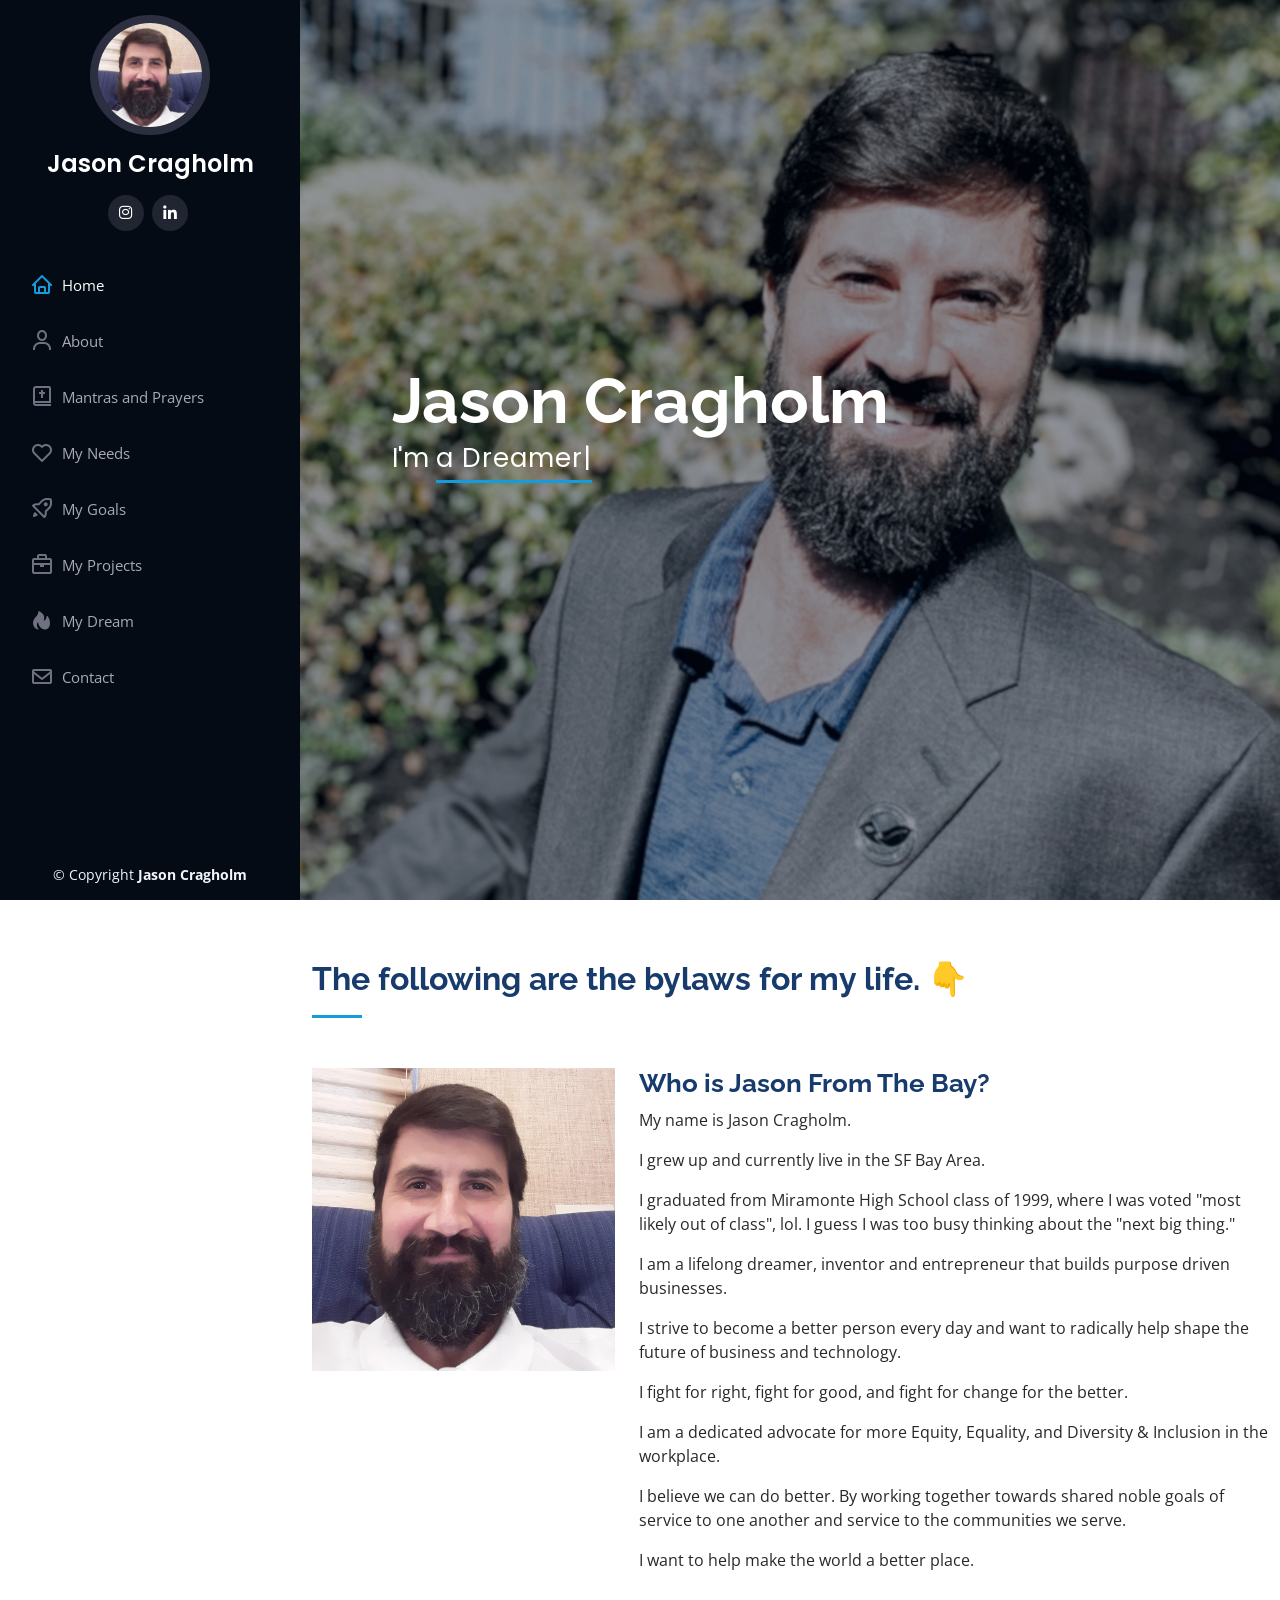
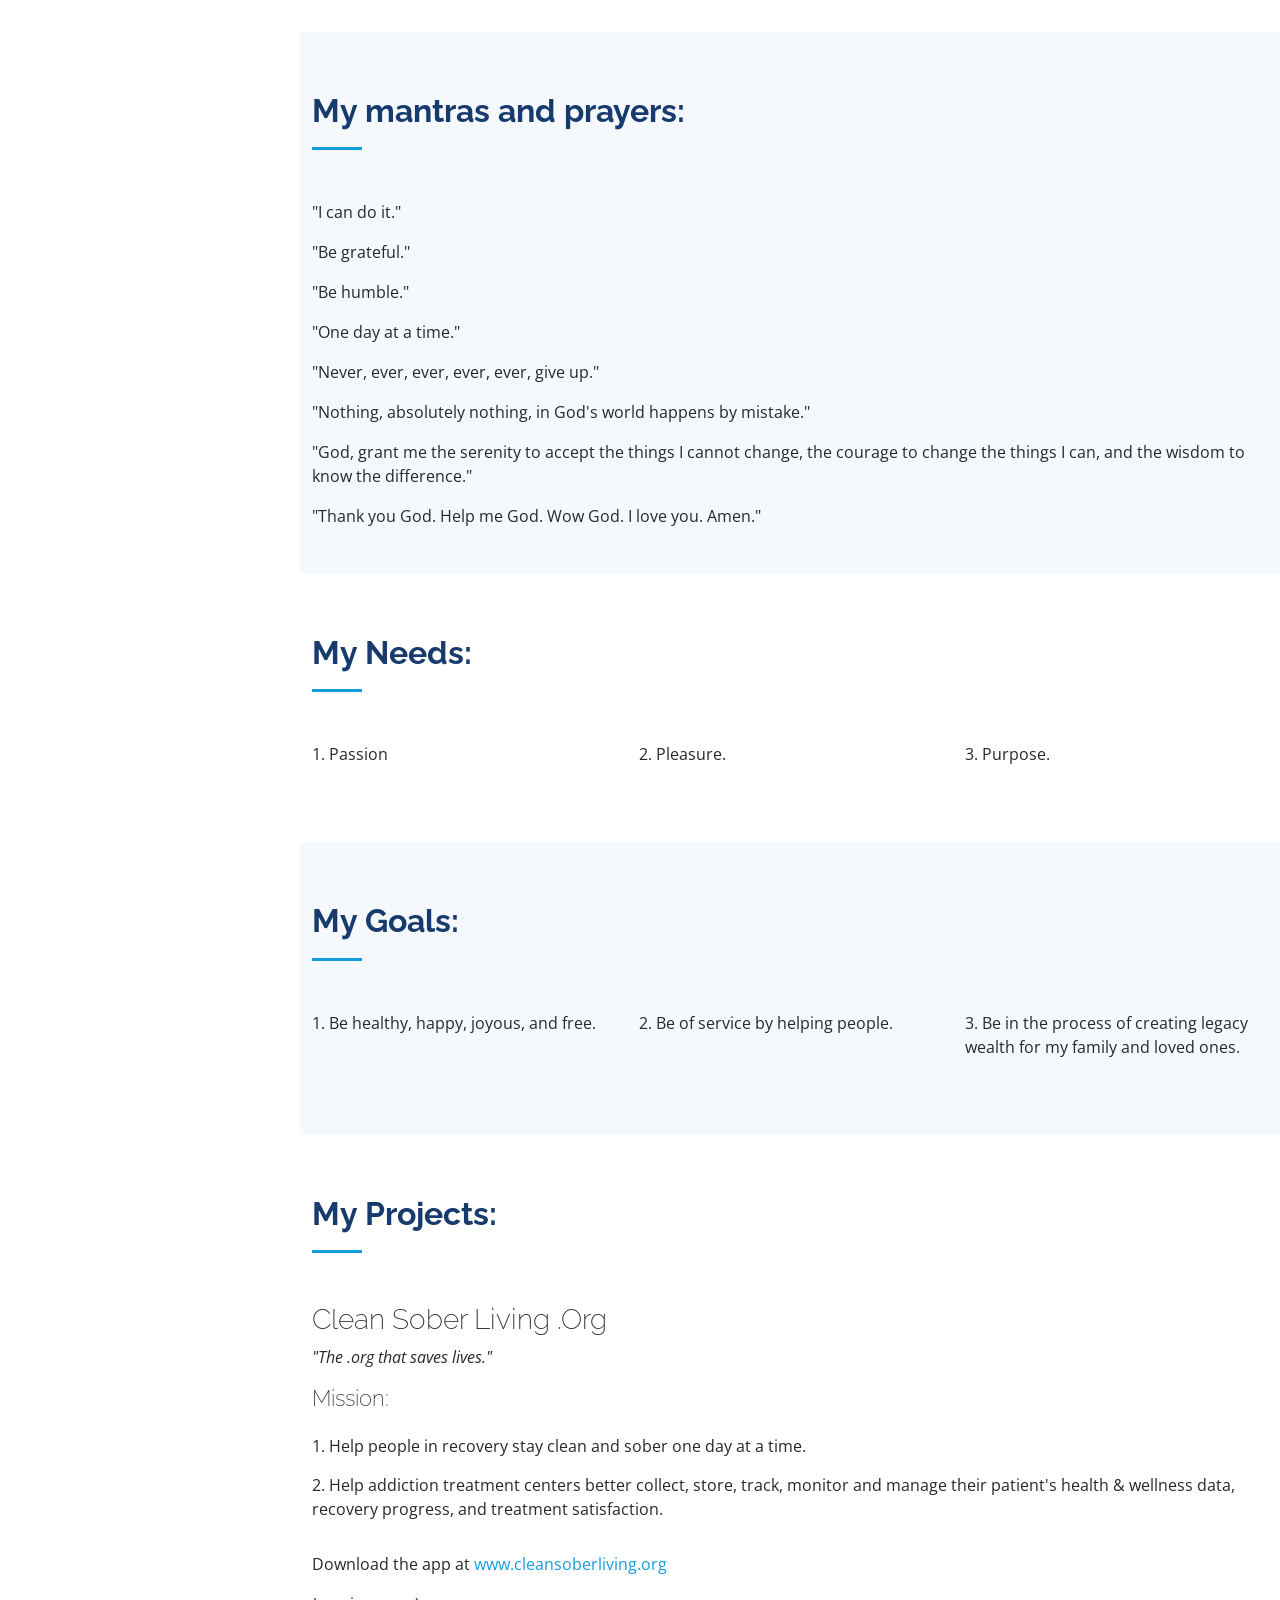
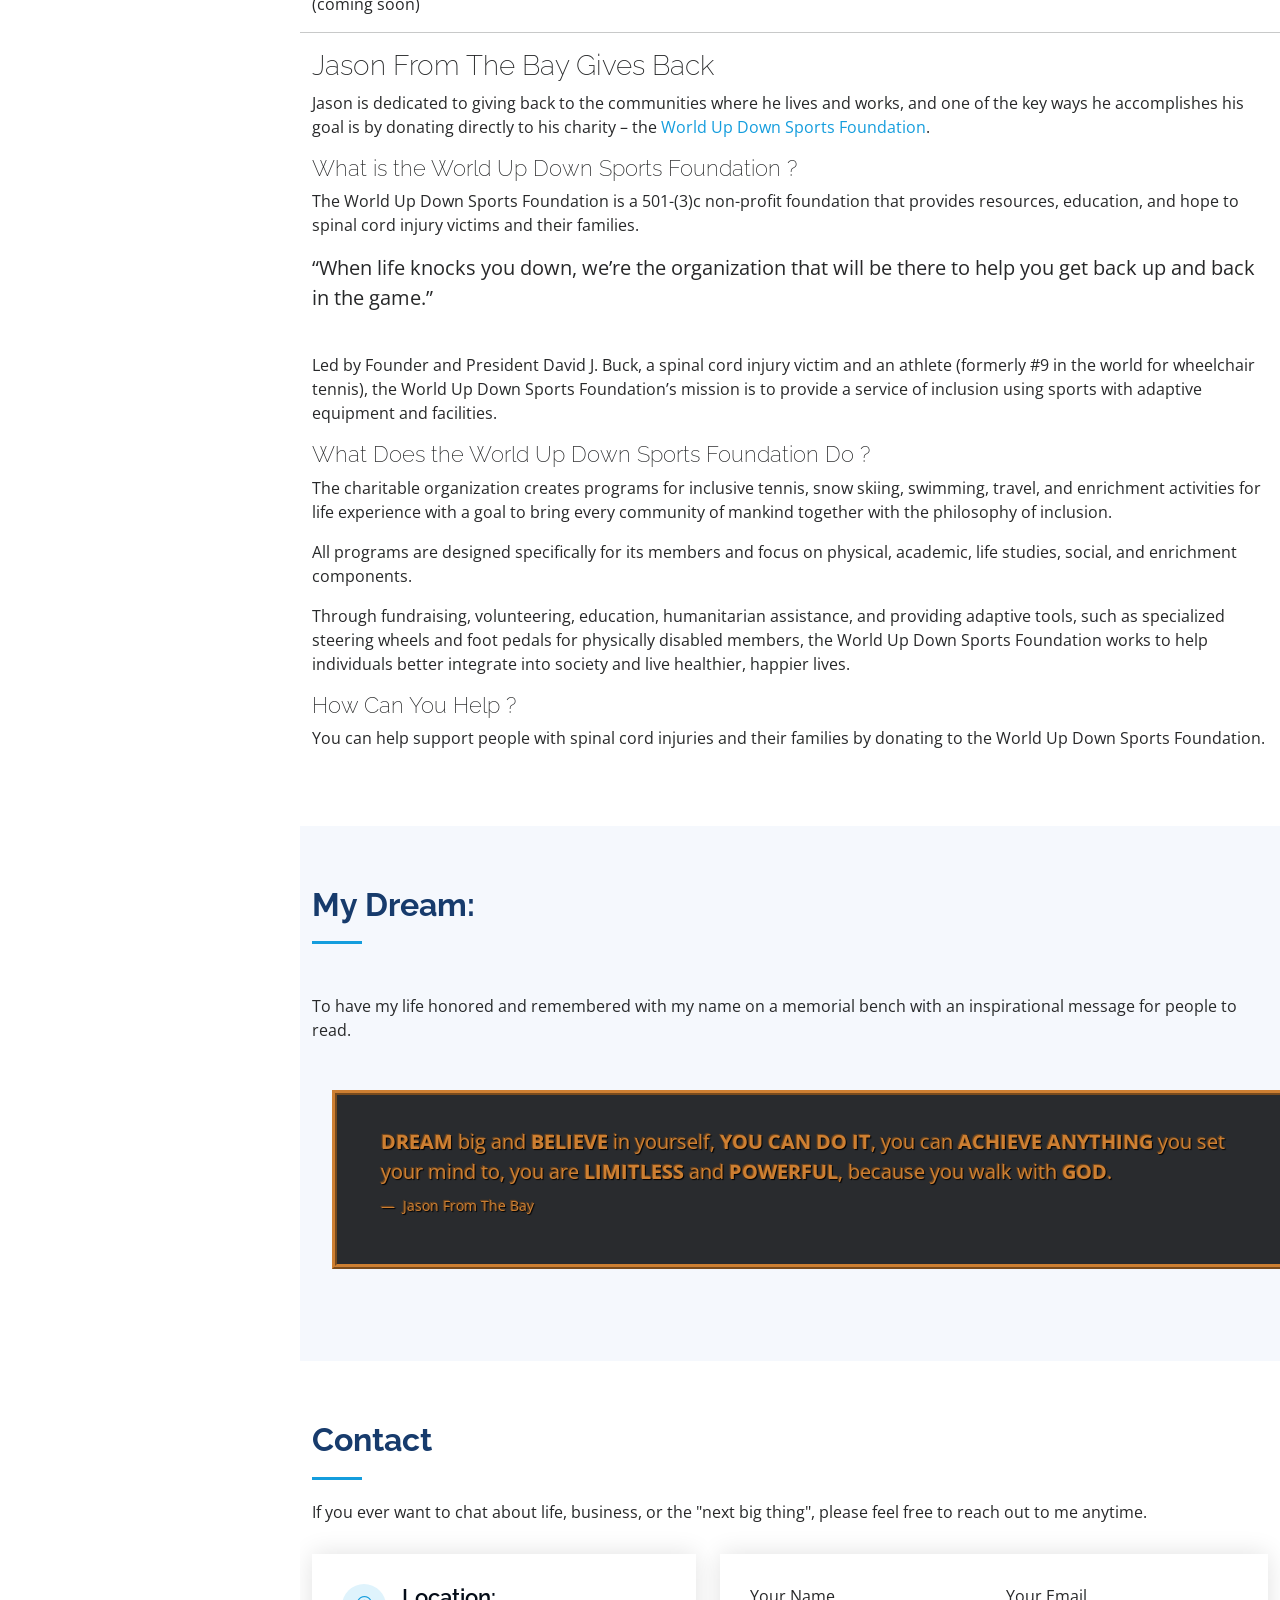
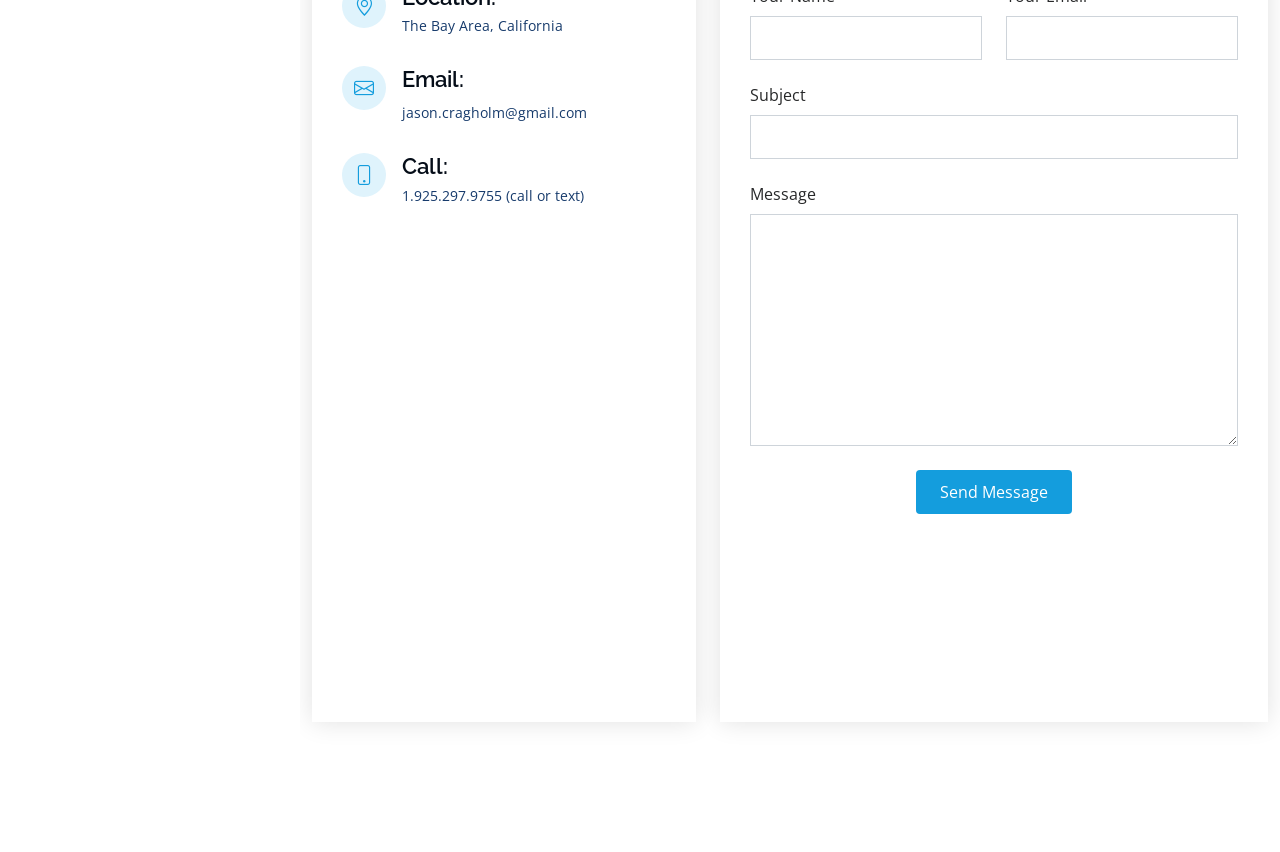
==== commit ee940257: "charity subsection added charity subsection to projects section" ====
--- a/index.html
+++ b/index.html
@@ -291,21 +291,45 @@
 
         <div class="row section-content">
 
-          <h2>Clean Sober Living .org</h2>
+          <h2>Clean Sober Living .Org</h2>
           <p><i>"The .org that saves lives."</i></p>
 
           <h3>Mission:</h3>
 
           <ol>
             <li data-aos="fade-down">Help people in recovery stay clean and sober one day at a time.</li>
-            <li data-aos="fade-down" data-aos-delay="200">Help addiction treatment centers better collect, store, track, monitor, and manage their patients health & wellness data, recovery progress, and treatment satisfaction."</li>
+            <li data-aos="fade-down" data-aos-delay="200">Help addiction treatment centers better collect, store, track, monitor and manage their patient's health & wellness data, recovery progress, and treatment satisfaction.</li>
           </ol>
-
+          
           <div data-aos="fade-down" data-aos-delay="400">
             <p>Download the app at <a href="https://www.cleansoberliving.org">www.cleansoberliving.org</a></p>
             <p>(coming soon)</p>
           </div>
-          
+
+          <hr>
+
+          <h2>Jason From The Bay Gives Back</h2>
+
+          <p>Jason is dedicated to giving back to the communities where he lives and works, and one of the key ways he accomplishes his goal is by donating directly to his charity – the <a href="https://wudsf.org/"> World Up Down Sports Foundation</a>.</p>
+          
+          <h3>What is the World Up Down Sports Foundation ?</h3>
+          <p>The World Up Down Sports Foundation is a 501-(3)c non-profit foundation that provides resources, education, and hope to spinal cord injury victims and their families.</p>
+          <figure>
+            <blockquote class="blockquote mb-4">
+              <p>
+                “When life knocks you down, we’re the organization that will be there to help you get back up and back in the game.”
+              </p>
+            </blockquote>
+          </figure>
+          <p>Led by Founder and President David J. Buck, a spinal cord injury victim and an athlete (formerly #9 in the world for wheelchair tennis), the World Up Down Sports Foundation’s mission is to provide a service of inclusion using sports with adaptive equipment and facilities.</p>
+          
+          <h3>What Does the World Up Down Sports Foundation Do ?</h3>
+          <p>The charitable organization creates programs for inclusive tennis, snow skiing, swimming, travel, and enrichment activities for life experience with a goal to bring every community of mankind together with the philosophy of inclusion.</p>
+          <p>All programs are designed specifically for its members and focus on physical, academic, life studies, social, and enrichment components. </p>
+          <p>Through fundraising, volunteering, education, humanitarian assistance, and providing adaptive tools, such as specialized steering wheels and foot pedals for physically disabled members, the World Up Down Sports Foundation works to help individuals better integrate into society and live healthier, happier lives.</p>
+
+          <h3>How Can You Help ?</h3>
+          <p>You can help support people with spinal cord injuries and their families by donating to the World Up Down Sports Foundation. </p>
         </div>
 
       </div>
@@ -349,7 +373,7 @@
 
         <div class="section-title">
           <h2>Contact</h2>
-          <p>If you ever want to chat about sobriety, business, or the "next big thing", please feel free to reach out to me anytime.</p>
+          <p>If you ever want to chat about life, business, or the "next big thing", please feel free to reach out to me anytime.</p>
         </div>
 
         <div class="row" data-aos="fade-in">
@@ -371,7 +395,7 @@
               <div class="phone">
                 <i class="bi bi-phone"></i>
                 <h4>Call:</h4>
-                <p>1.925.297.9755</p>
+                <p>1.925.297.9755 (call or text)</p>
               </div>
 
               <iframe src="https://www.google.com/maps/embed?pb=!1m18!1m12!1m3!1d100754.10173298769!2d-122.19307047200284!3d37.893838620452016!2m3!1f0!2f0!3f0!3m2!1i1024!2i768!4f13.1!3m3!1m2!1s0x8085607ca3fa8f85%3A0xf928585d03e46927!2sLafayette%2C%20CA!5e0!3m2!1sen!2sus!4v1670881983796!5m2!1sen!2sus" width="600" height="450" style="border:0;" allowfullscreen="" loading="lazy" referrerpolicy="no-referrer-when-downgrade"></iframe>
--- a/assets/css/style.css
+++ b/assets/css/style.css
@@ -516,6 +516,10 @@
   list-style-position: inside;
 }
 
+.projects ol li {
+  margin: 15px 0;;
+}
+
 /*--------------------------------------------------------------
 # Contact
 --------------------------------------------------------------*/
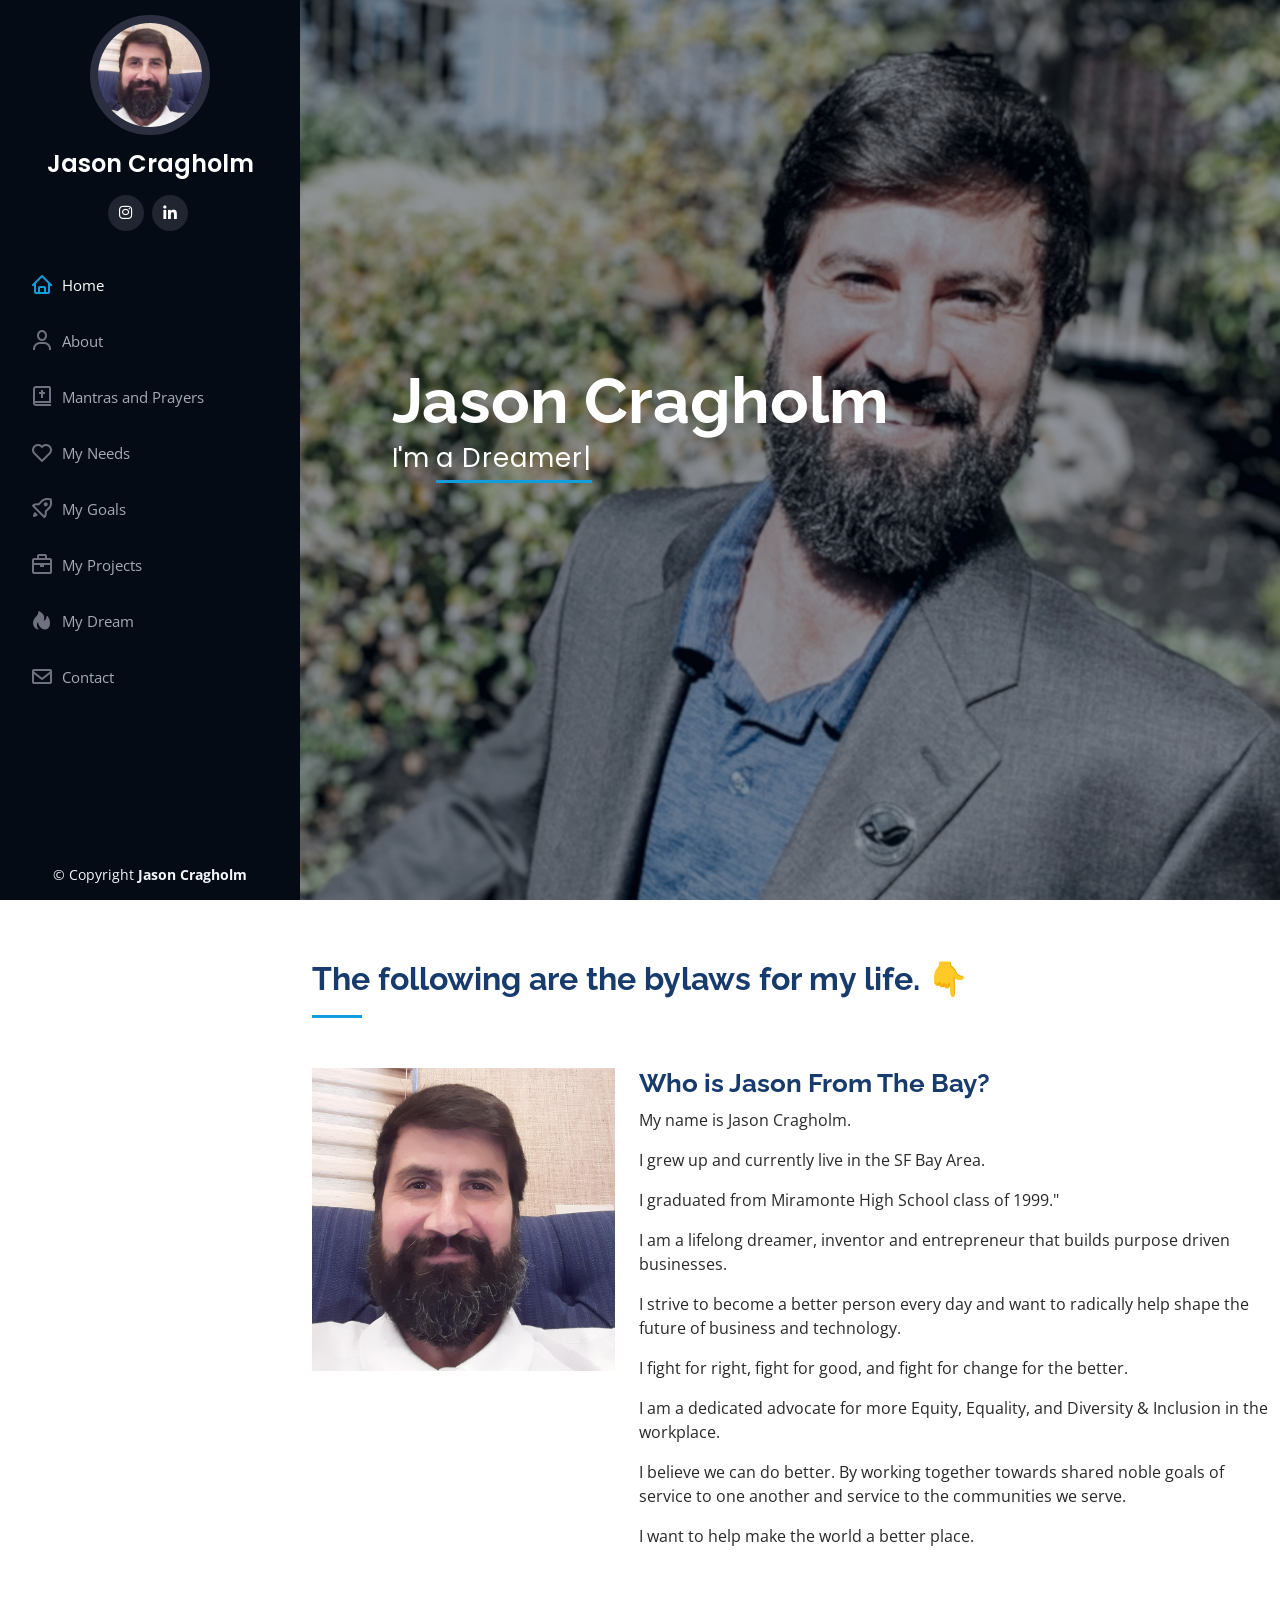
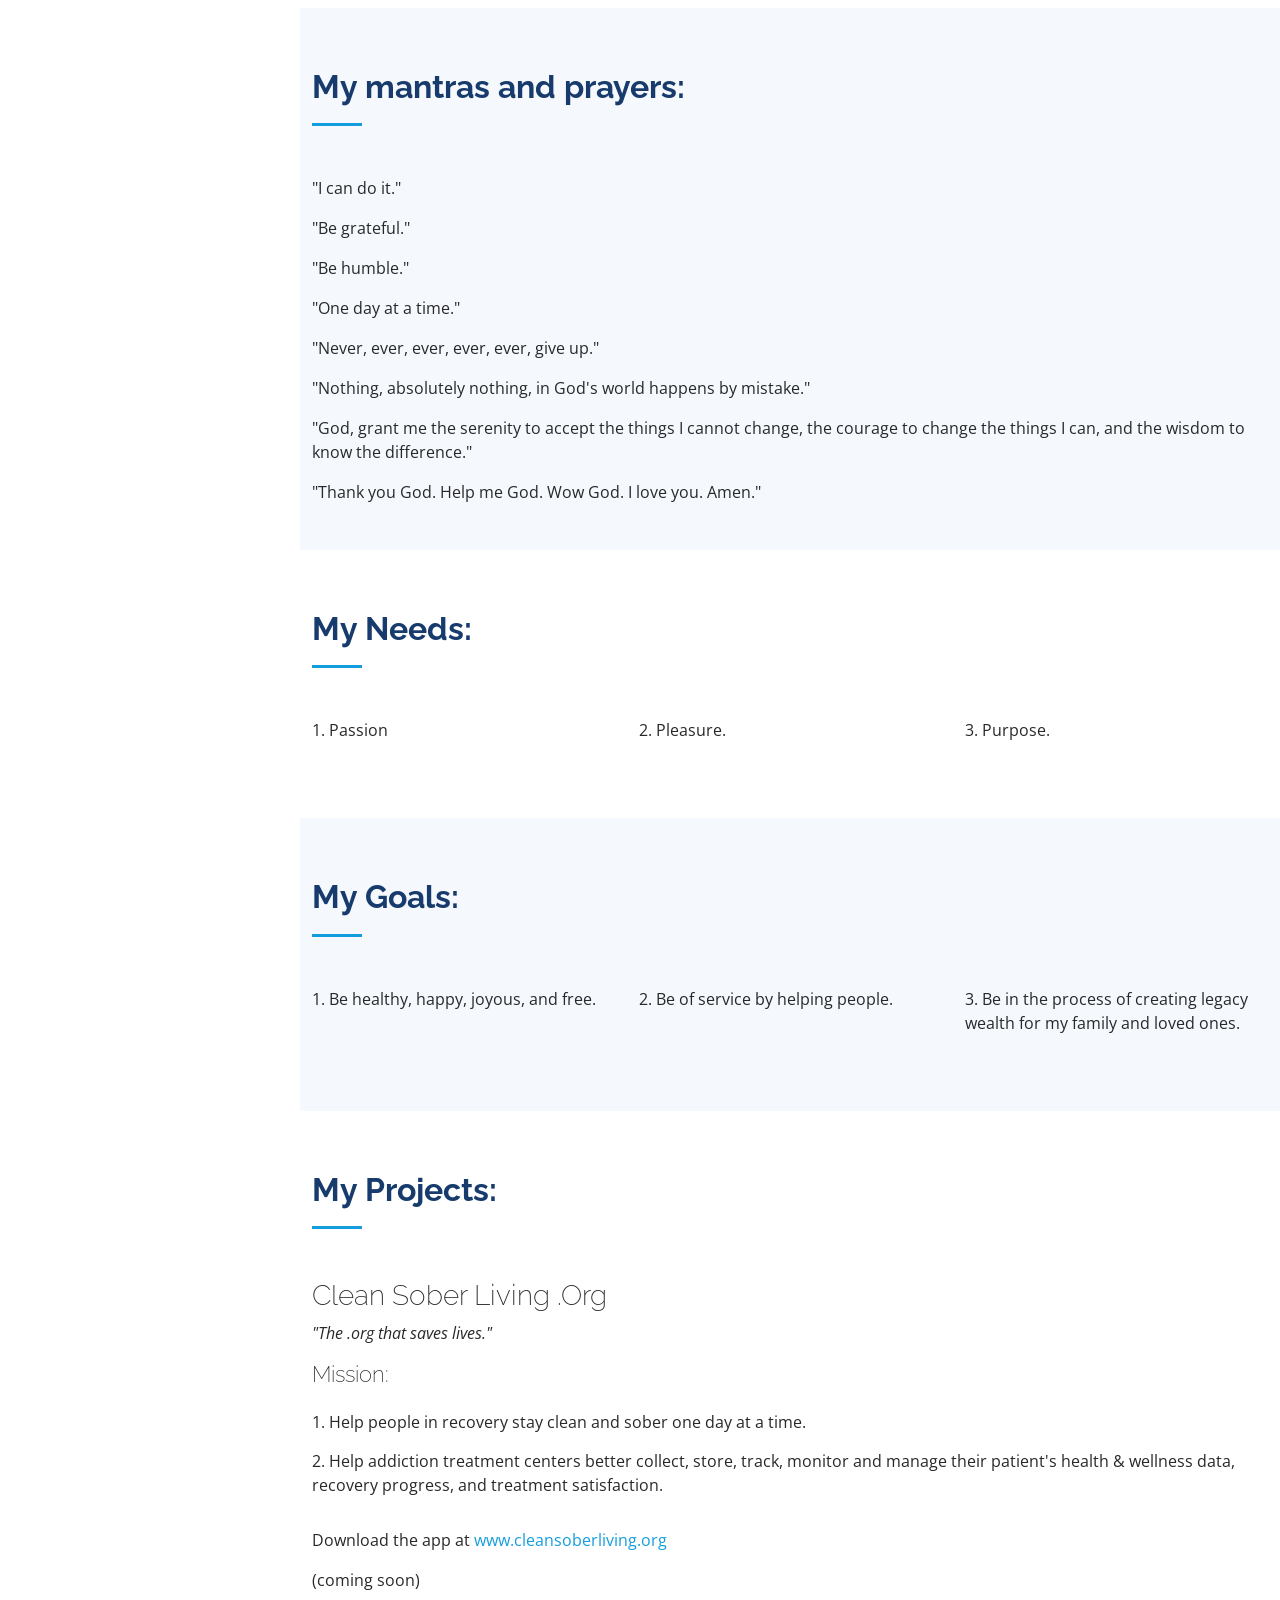
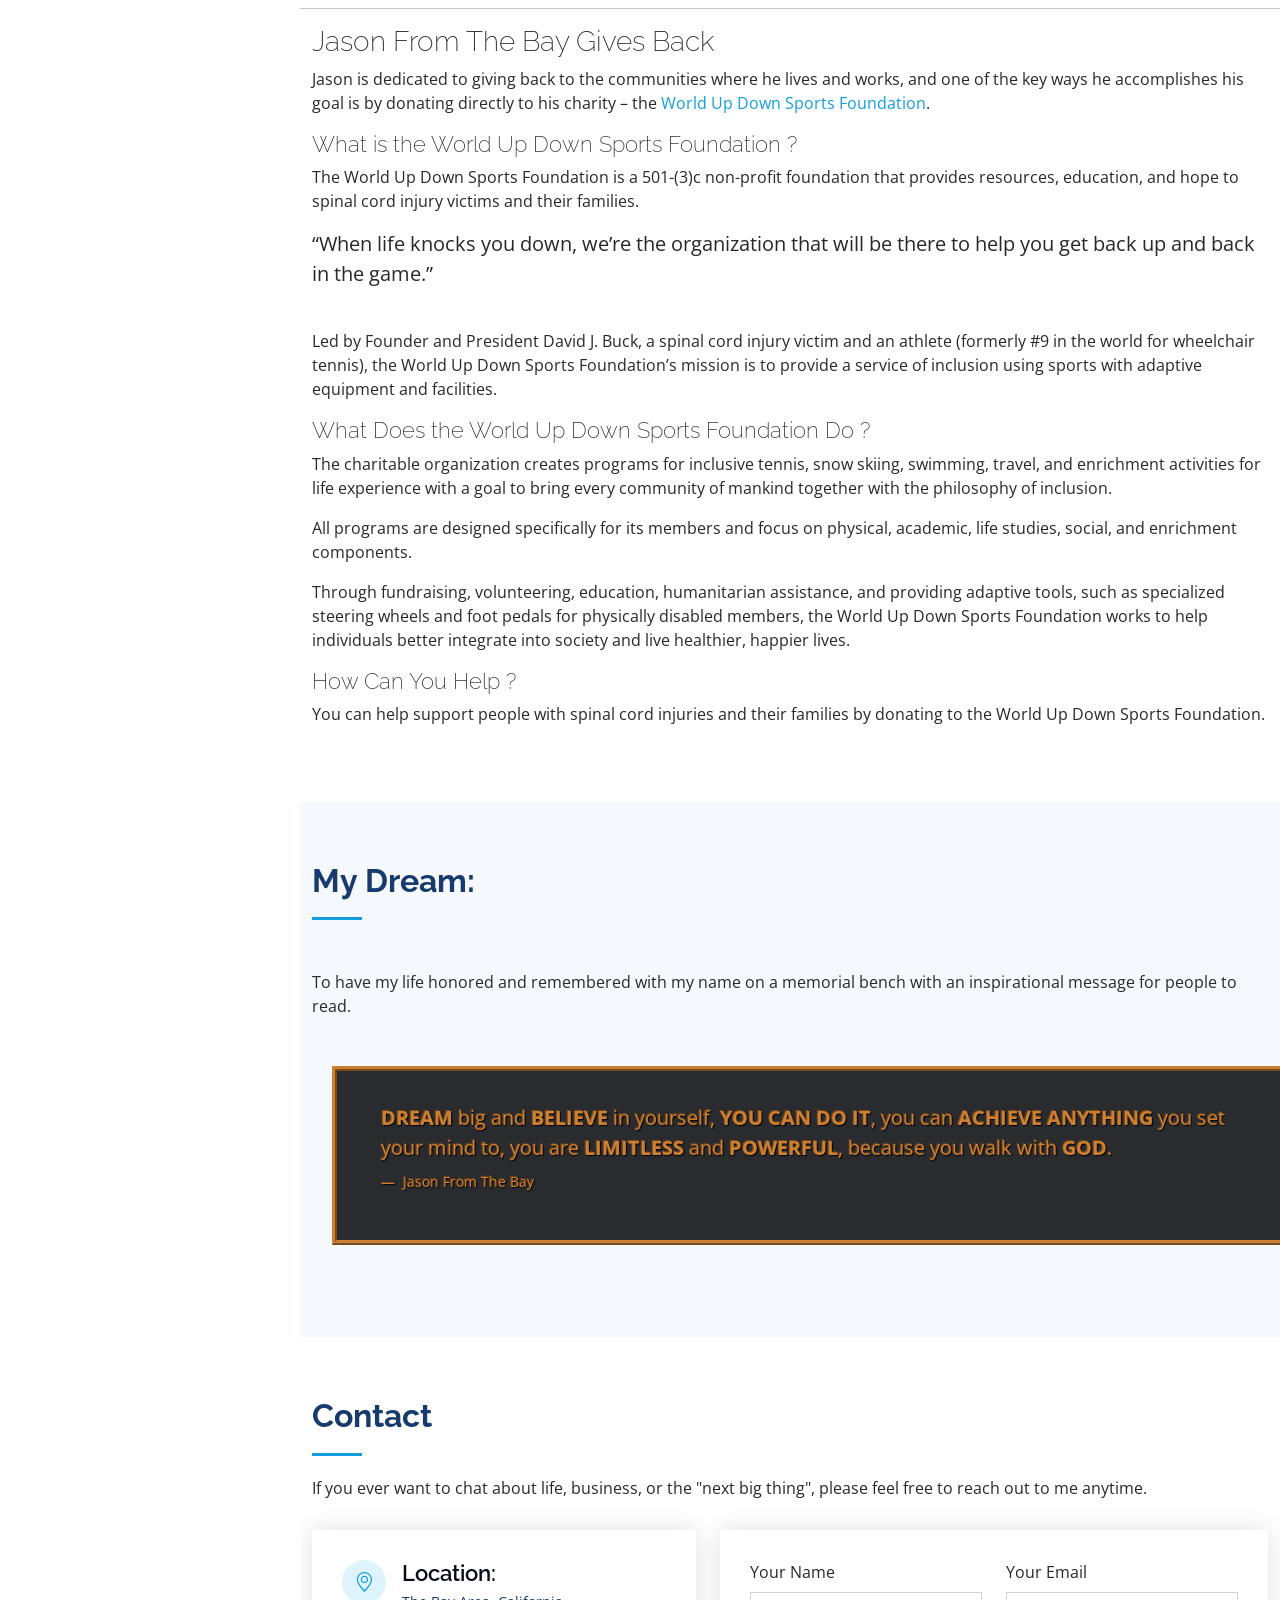
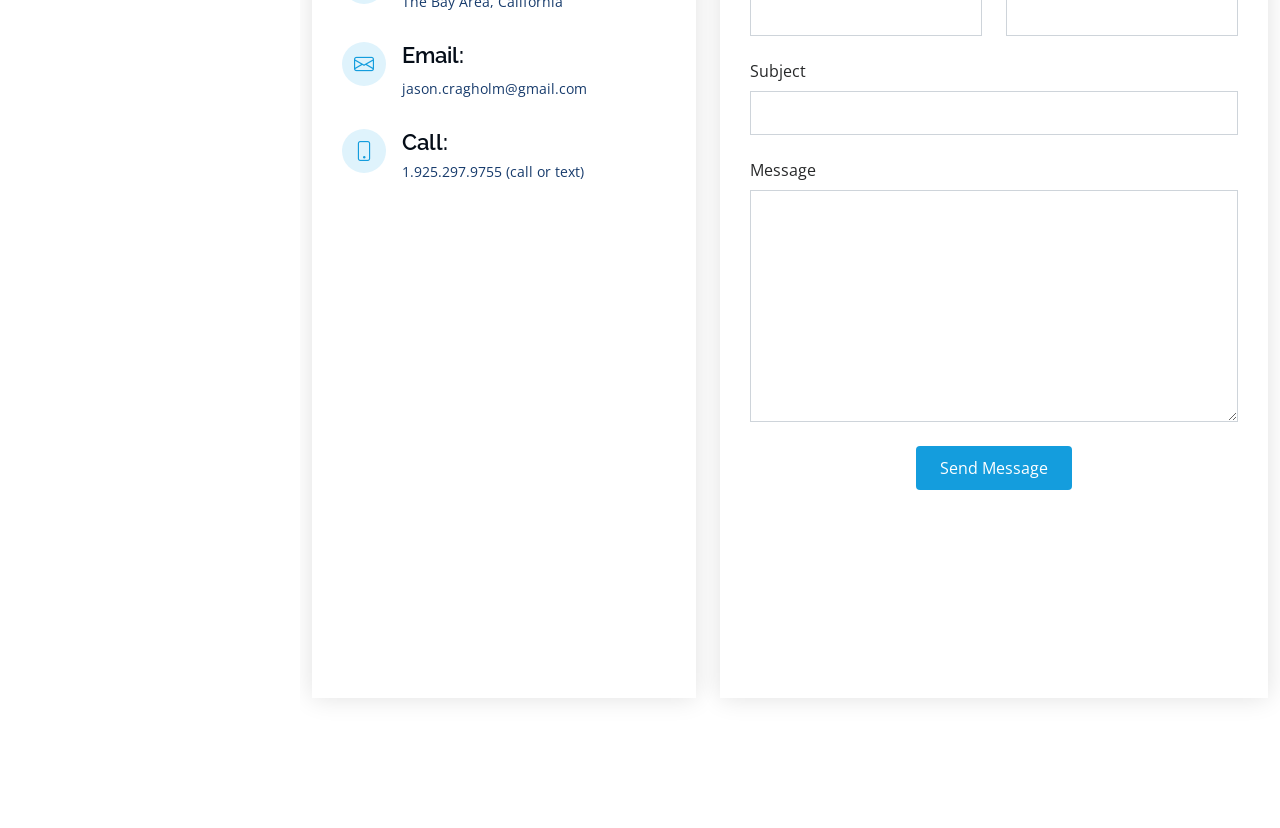
==== commit e26614e2: "removed text" ====
--- a/index.html
+++ b/index.html
@@ -103,7 +103,7 @@
               I grew up and currently live in the SF Bay Area. 
             </p>
             <p>
-              I graduated from Miramonte High School class of 1999, where I was voted "most likely out of class", lol. I guess I was too busy thinking about the "next big thing."
+              I graduated from Miramonte High School class of 1999."
             </p>
             <p>
               I am a lifelong dreamer, inventor and entrepreneur that builds purpose driven businesses. 
@@ -309,7 +309,6 @@
           <hr>
 
           <h2>Jason From The Bay Gives Back</h2>
-
           <p>Jason is dedicated to giving back to the communities where he lives and works, and one of the key ways he accomplishes his goal is by donating directly to his charity – the <a href="https://wudsf.org/"> World Up Down Sports Foundation</a>.</p>
           
           <h3>What is the World Up Down Sports Foundation ?</h3>
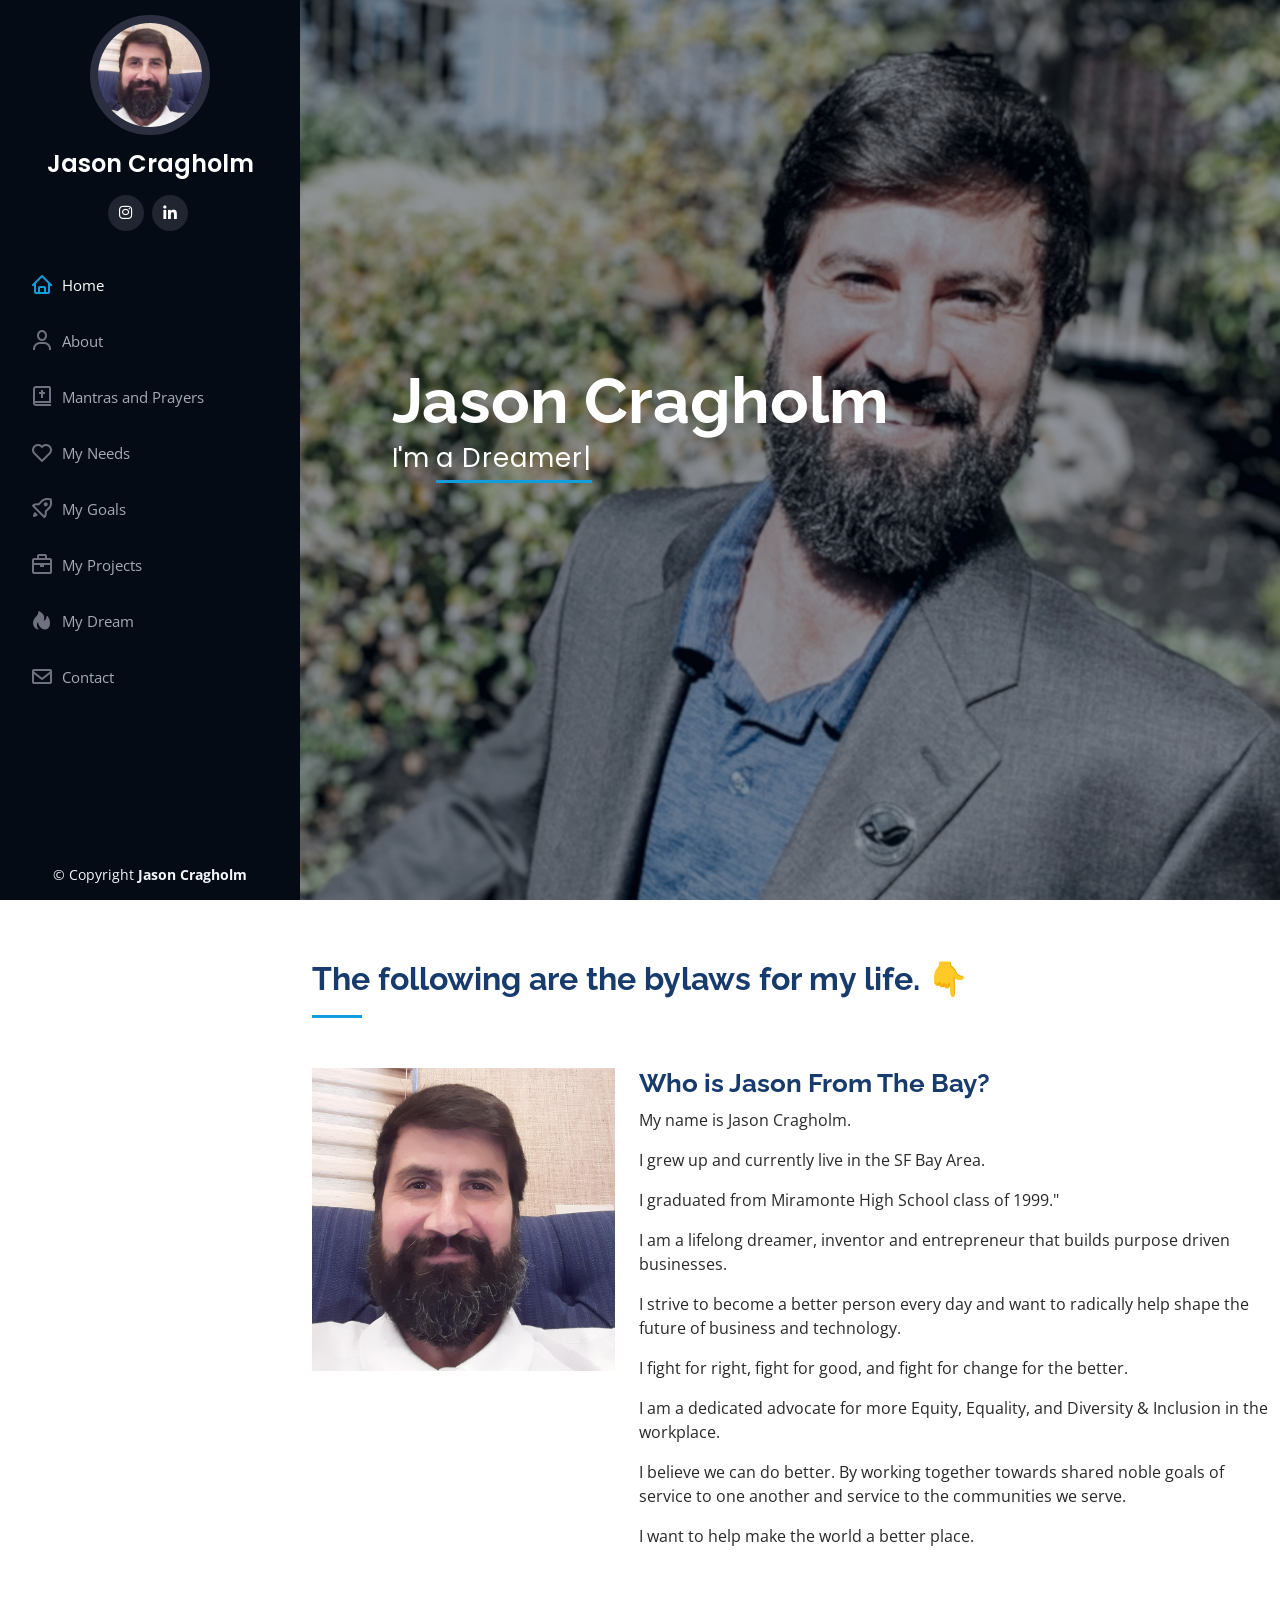
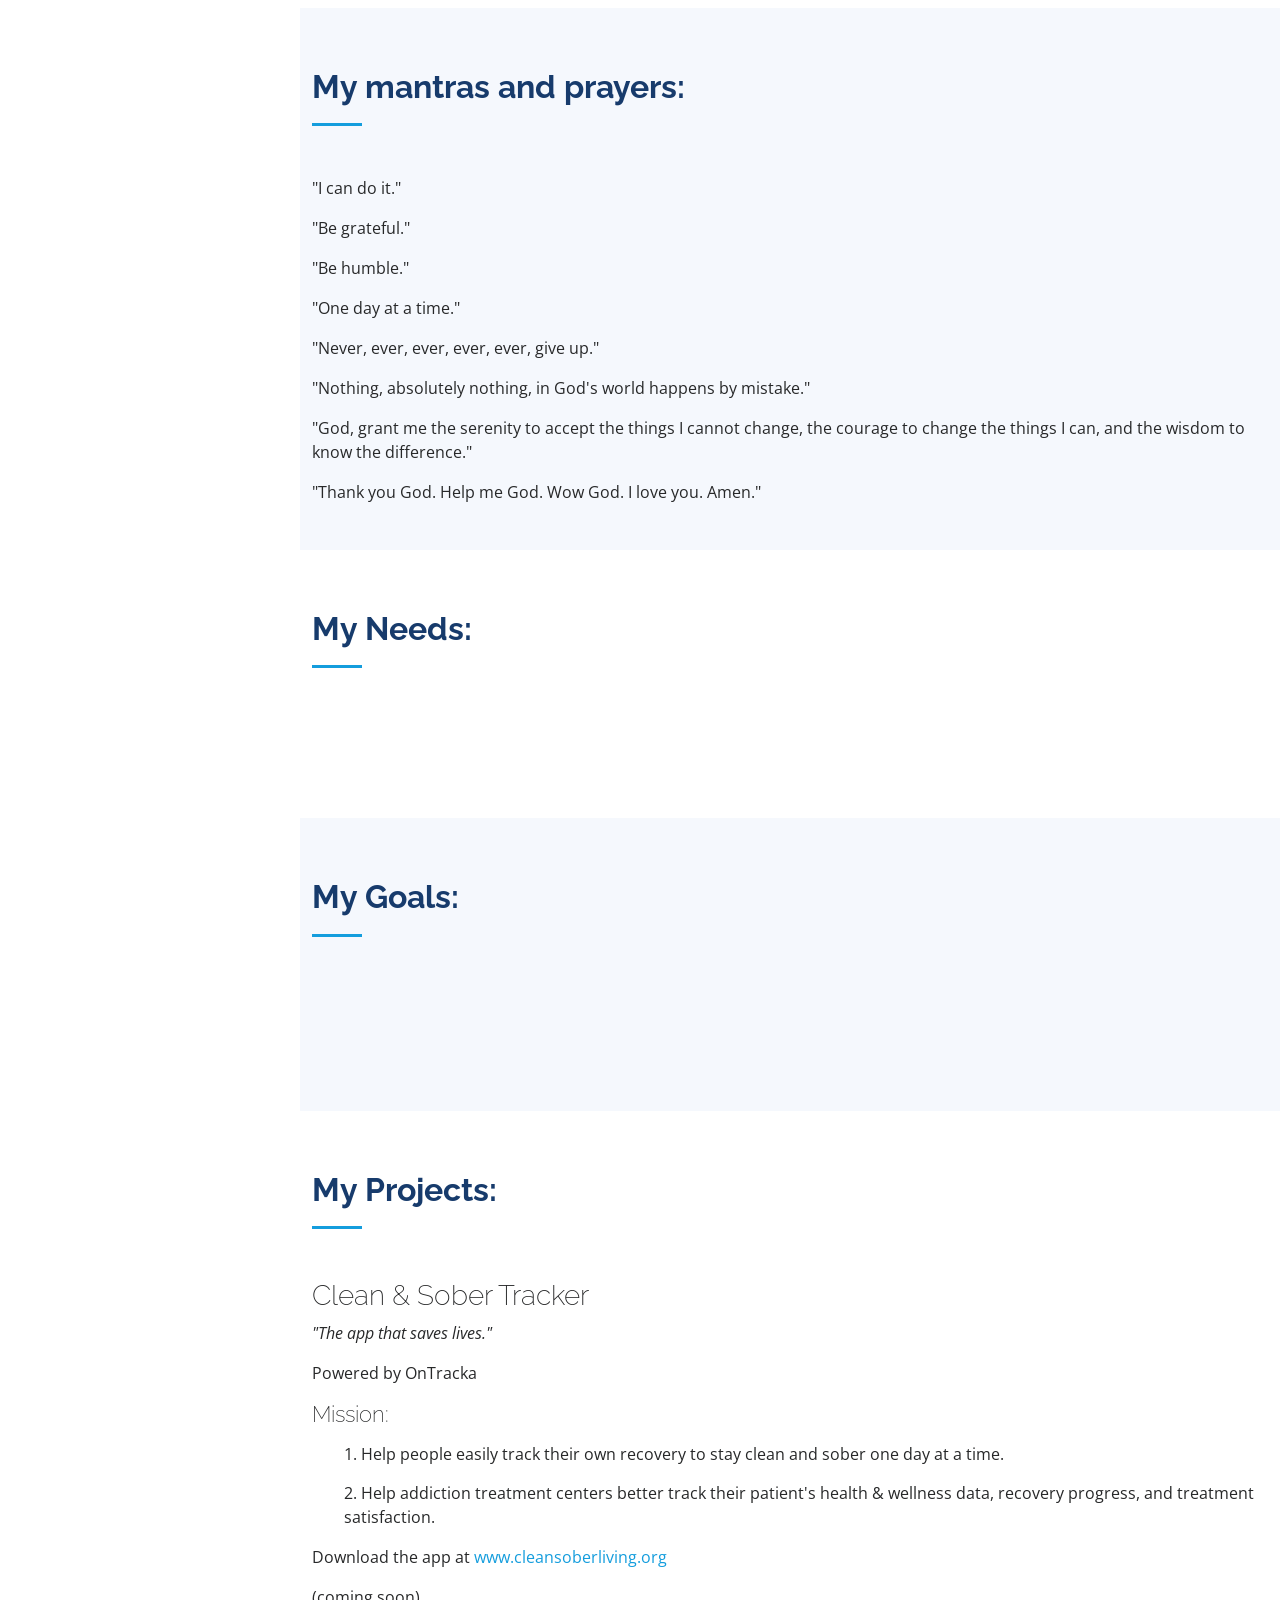
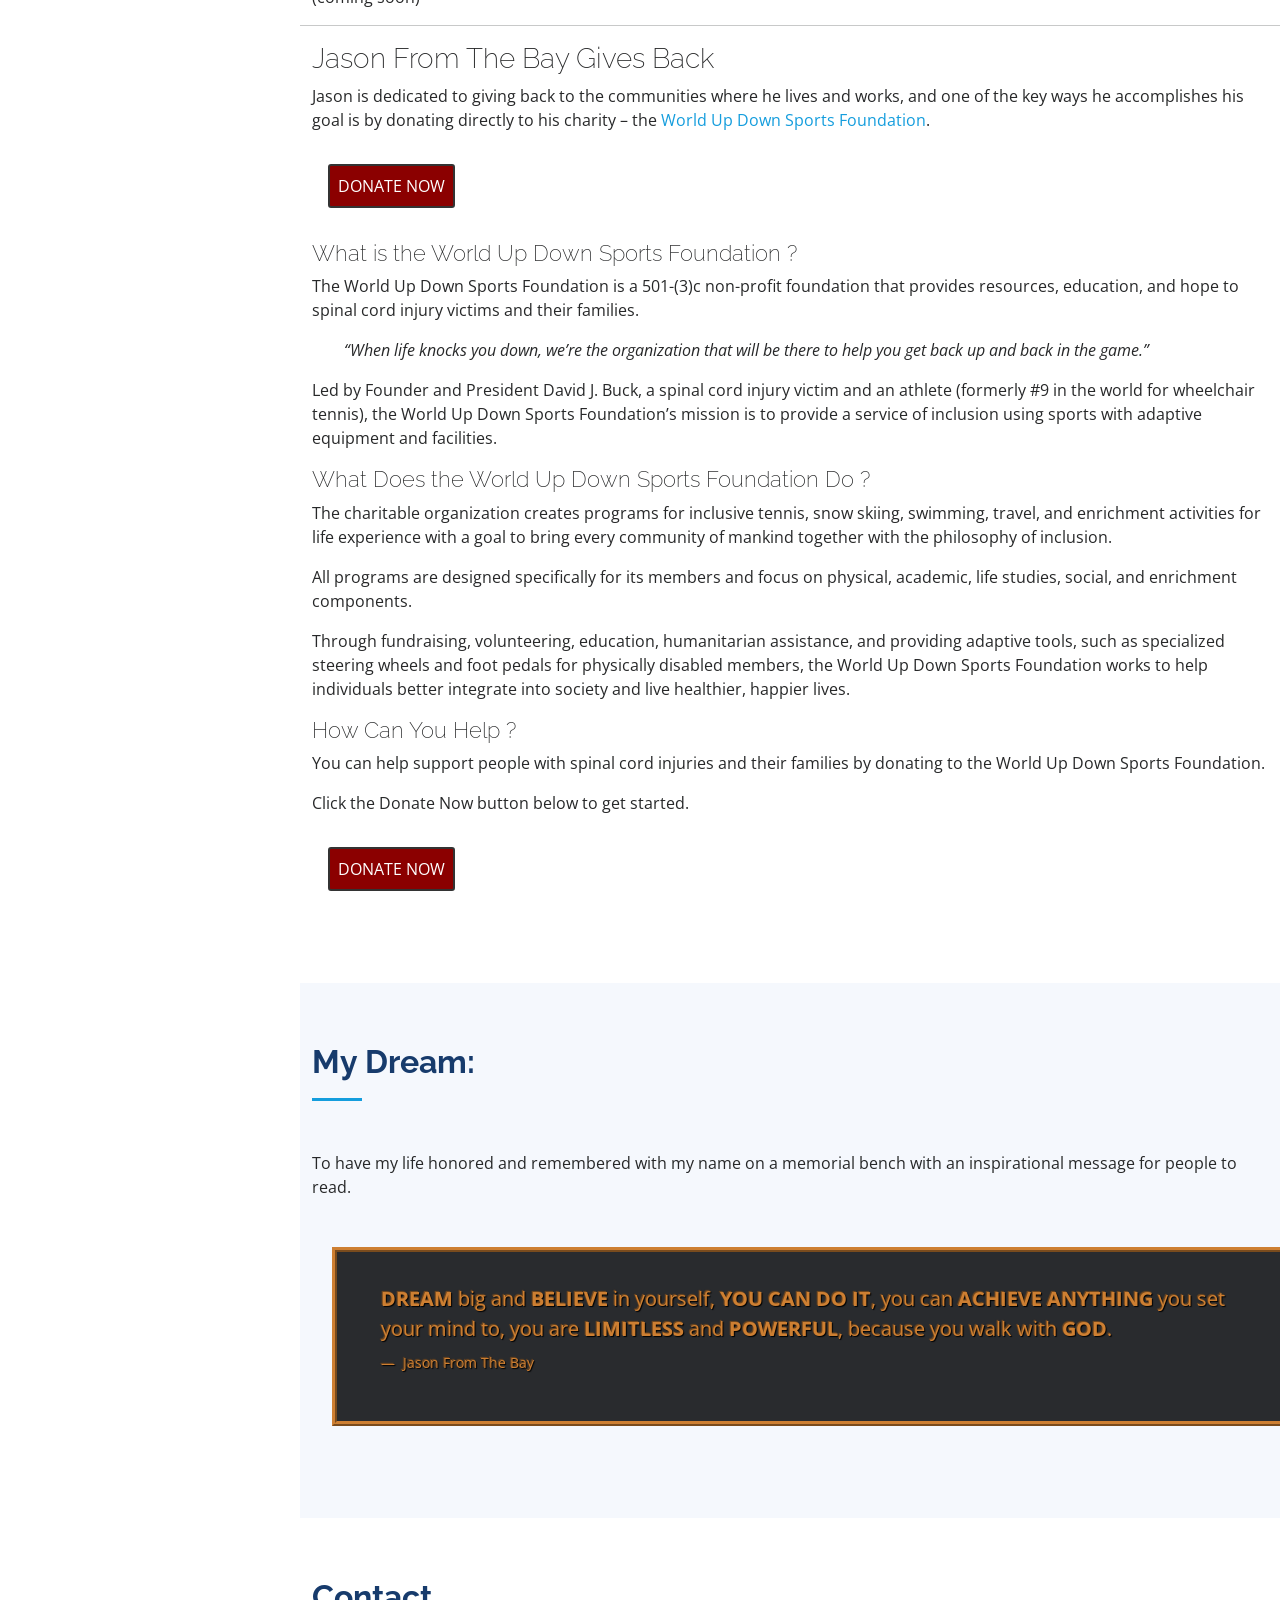
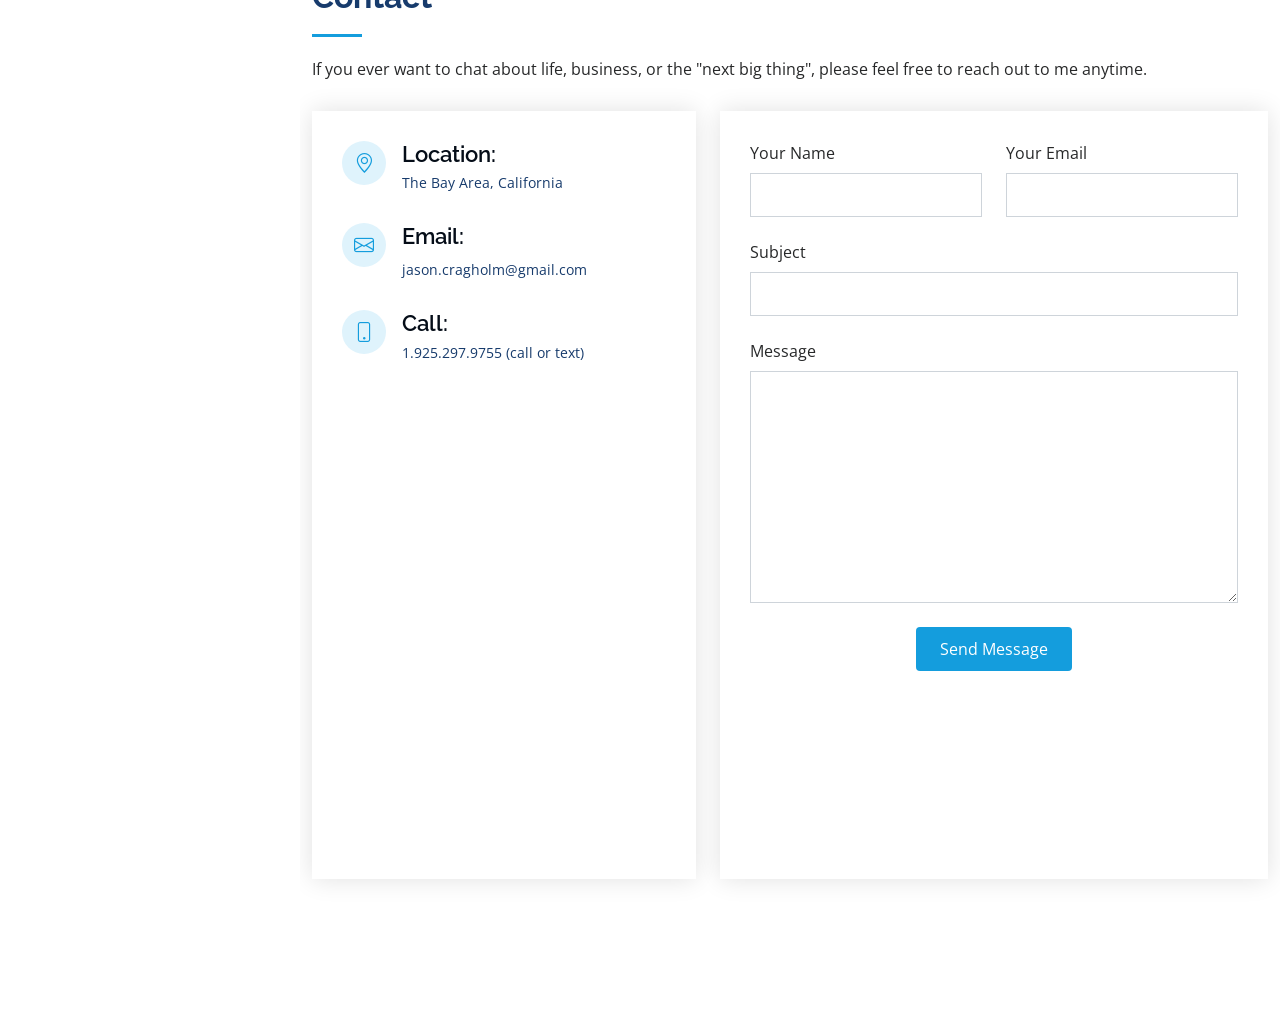
==== commit d335b8fd: "added donate button added donate button" ====
--- a/index.html
+++ b/index.html
@@ -290,45 +290,49 @@
         </div>
 
         <div class="row section-content">
-
-          <h2>Clean Sober Living .Org</h2>
-          <p><i>"The .org that saves lives."</i></p>
-
-          <h3>Mission:</h3>
-
-          <ol>
-            <li data-aos="fade-down">Help people in recovery stay clean and sober one day at a time.</li>
-            <li data-aos="fade-down" data-aos-delay="200">Help addiction treatment centers better collect, store, track, monitor and manage their patient's health & wellness data, recovery progress, and treatment satisfaction.</li>
-          </ol>
+          <div id="appProject">
+            <h2>Clean & Sober Tracker</h2>
+            <p><i>"The app that saves lives."</i></p>
+            <p>Powered by OnTracka</p>
+
+            <h3>Mission:</h3>
+
+            <ol>
+              <li data-aos="fade-down">Help people easily track their own recovery to stay clean and sober one day at a time.</li>
+              <li data-aos="fade-down" data-aos-delay="200">Help addiction treatment centers better track their patient's health & wellness data, recovery progress, and treatment satisfaction.</li>
+            </ol>
+            
+            <div data-aos="fade-down" data-aos-delay="400">
+              <p>Download the app at <a href="https://www.cleansoberliving.org">www.cleansoberliving.org</a></p>
+              <p>(coming soon)</p>
+            </div>
+          </div>
           
-          <div data-aos="fade-down" data-aos-delay="400">
-            <p>Download the app at <a href="https://www.cleansoberliving.org">www.cleansoberliving.org</a></p>
-            <p>(coming soon)</p>
-          </div>
-
           <hr>
 
-          <h2>Jason From The Bay Gives Back</h2>
-          <p>Jason is dedicated to giving back to the communities where he lives and works, and one of the key ways he accomplishes his goal is by donating directly to his charity – the <a href="https://wudsf.org/"> World Up Down Sports Foundation</a>.</p>
-          
-          <h3>What is the World Up Down Sports Foundation ?</h3>
-          <p>The World Up Down Sports Foundation is a 501-(3)c non-profit foundation that provides resources, education, and hope to spinal cord injury victims and their families.</p>
-          <figure>
-            <blockquote class="blockquote mb-4">
-              <p>
-                “When life knocks you down, we’re the organization that will be there to help you get back up and back in the game.”
-              </p>
-            </blockquote>
-          </figure>
-          <p>Led by Founder and President David J. Buck, a spinal cord injury victim and an athlete (formerly #9 in the world for wheelchair tennis), the World Up Down Sports Foundation’s mission is to provide a service of inclusion using sports with adaptive equipment and facilities.</p>
-          
-          <h3>What Does the World Up Down Sports Foundation Do ?</h3>
-          <p>The charitable organization creates programs for inclusive tennis, snow skiing, swimming, travel, and enrichment activities for life experience with a goal to bring every community of mankind together with the philosophy of inclusion.</p>
-          <p>All programs are designed specifically for its members and focus on physical, academic, life studies, social, and enrichment components. </p>
-          <p>Through fundraising, volunteering, education, humanitarian assistance, and providing adaptive tools, such as specialized steering wheels and foot pedals for physically disabled members, the World Up Down Sports Foundation works to help individuals better integrate into society and live healthier, happier lives.</p>
-
-          <h3>How Can You Help ?</h3>
-          <p>You can help support people with spinal cord injuries and their families by donating to the World Up Down Sports Foundation. </p>
+          <div id="charityProject">
+            <h2>Jason From The Bay Gives Back</h2>
+            <p>Jason is dedicated to giving back to the communities where he lives and works, and one of the key ways he accomplishes his goal is by donating directly to his charity – the <a href="https://wudsf.org/"> World Up Down Sports Foundation</a>.</p>
+            <a href="https://wudsf.org/donation/"><button>DONATE NOW</button></a>
+            
+            <h3>What is the World Up Down Sports Foundation ?</h3>
+            <p>The World Up Down Sports Foundation is a 501-(3)c non-profit foundation that provides resources, education, and hope to spinal cord injury victims and their families.</p>
+            <p id="charityQuote">
+              “When life knocks you down, we’re the organization that will be there to help you get back up and back in the game.”
+            </p>
+            <p>Led by Founder and President David J. Buck, a spinal cord injury victim and an athlete (formerly #9 in the world for wheelchair tennis), the World Up Down Sports Foundation’s mission is to provide a service of inclusion using sports with adaptive equipment and facilities.</p>
+            
+            <h3>What Does the World Up Down Sports Foundation Do ?</h3>
+            <p>The charitable organization creates programs for inclusive tennis, snow skiing, swimming, travel, and enrichment activities for life experience with a goal to bring every community of mankind together with the philosophy of inclusion.</p>
+            <p>All programs are designed specifically for its members and focus on physical, academic, life studies, social, and enrichment components. </p>
+            <p>Through fundraising, volunteering, education, humanitarian assistance, and providing adaptive tools, such as specialized steering wheels and foot pedals for physically disabled members, the World Up Down Sports Foundation works to help individuals better integrate into society and live healthier, happier lives.</p>
+
+            <h3>How Can You Help ?</h3>
+            <p>You can help support people with spinal cord injuries and their families by donating to the World Up Down Sports Foundation.</p>
+            <p>Click the Donate Now button below to get started.</p>
+            <a href="https://wudsf.org/donation/"><button>DONATE NOW</button></a>
+          </div>
+
         </div>
 
       </div>
--- a/assets/css/style.css
+++ b/assets/css/style.css
@@ -520,6 +520,28 @@
   margin: 15px 0;;
 }
 
+.projects #charityProject #charityQuote { 
+  font-style: italic; 
+  margin-left: 2em;
+}
+
+.projects #charityProject button {
+  background-color: darkred;
+  color: #FFF;
+  border: solid #333 2px;
+  border-radius: 3px;
+  margin: 1em 1em 2em 1em;
+  padding: 0.5em;
+  transition: background-color 250ms linear;
+}
+
+.projects #charityProject button:hover {
+  background-color: #FFF;
+  color: darkred;
+  border: solid #333 2px;
+  cursor: pointer;
+}
+
 /*--------------------------------------------------------------
 # Contact
 --------------------------------------------------------------*/
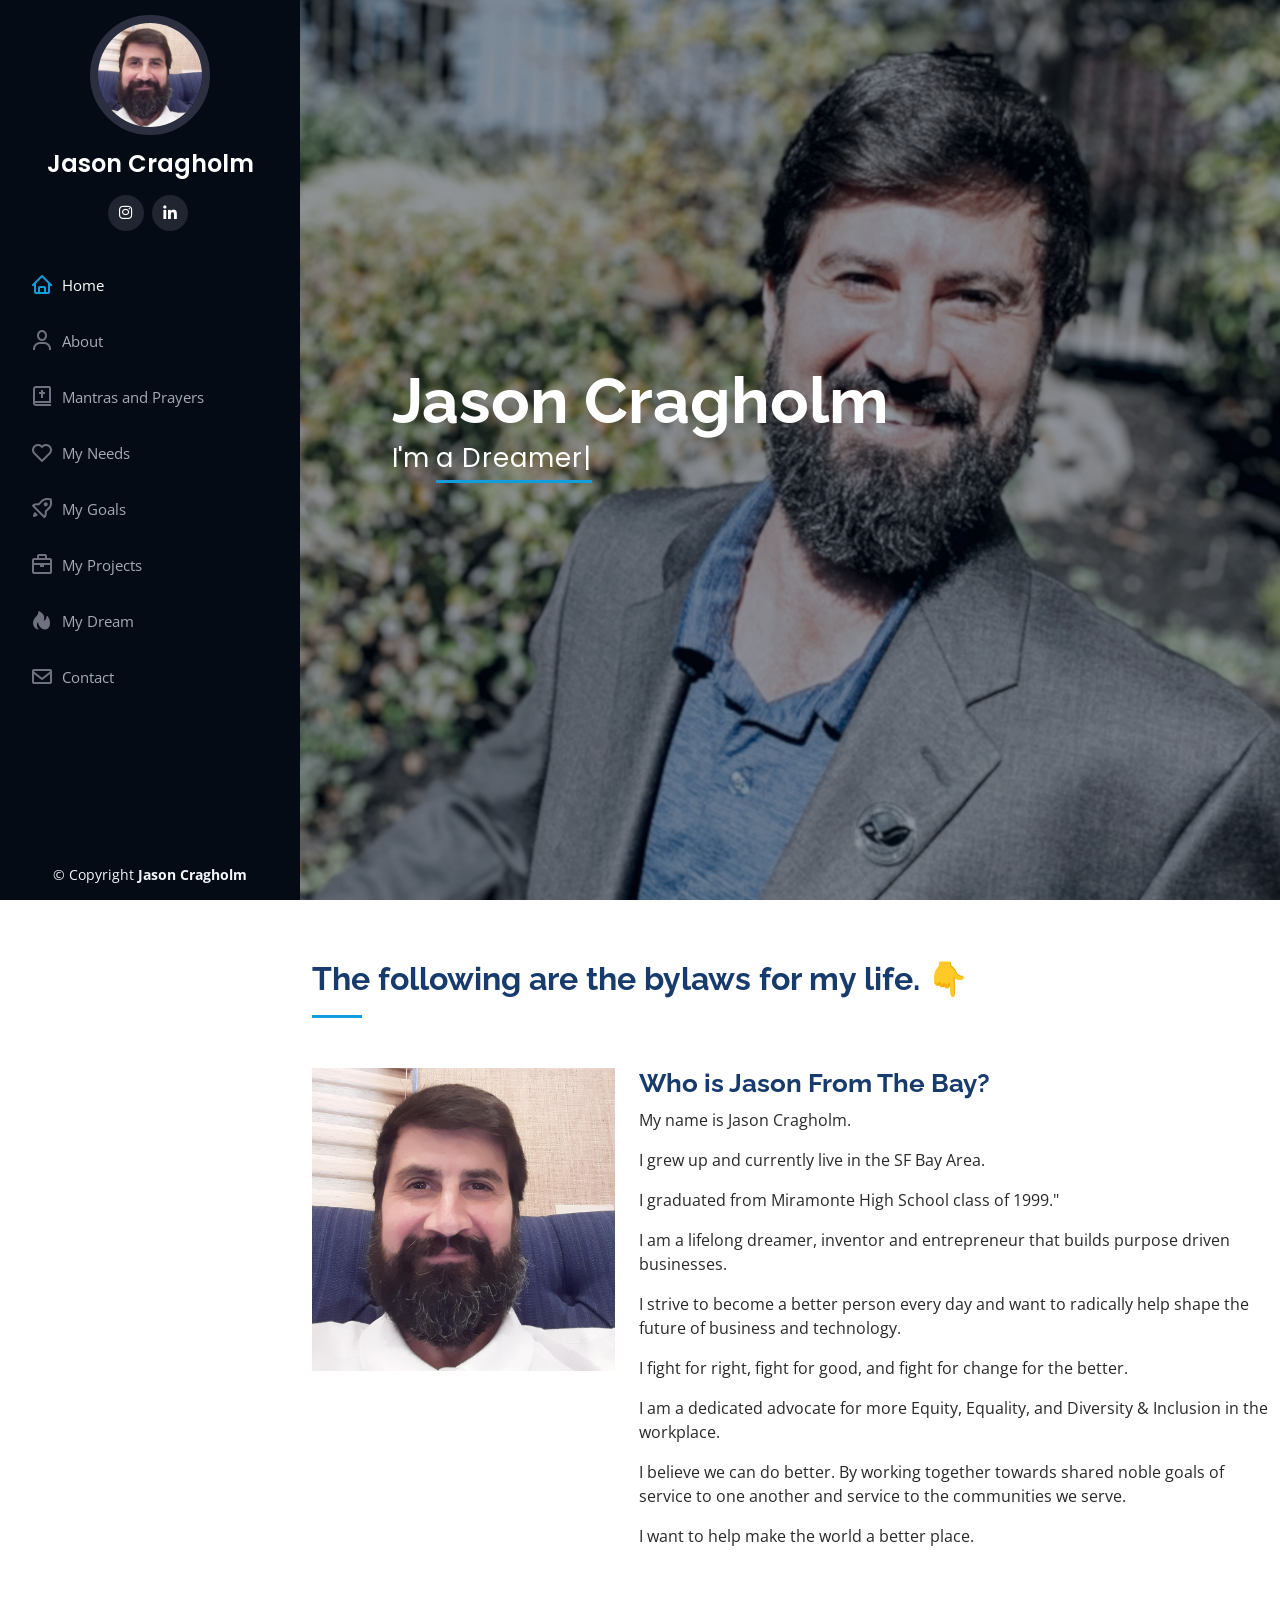
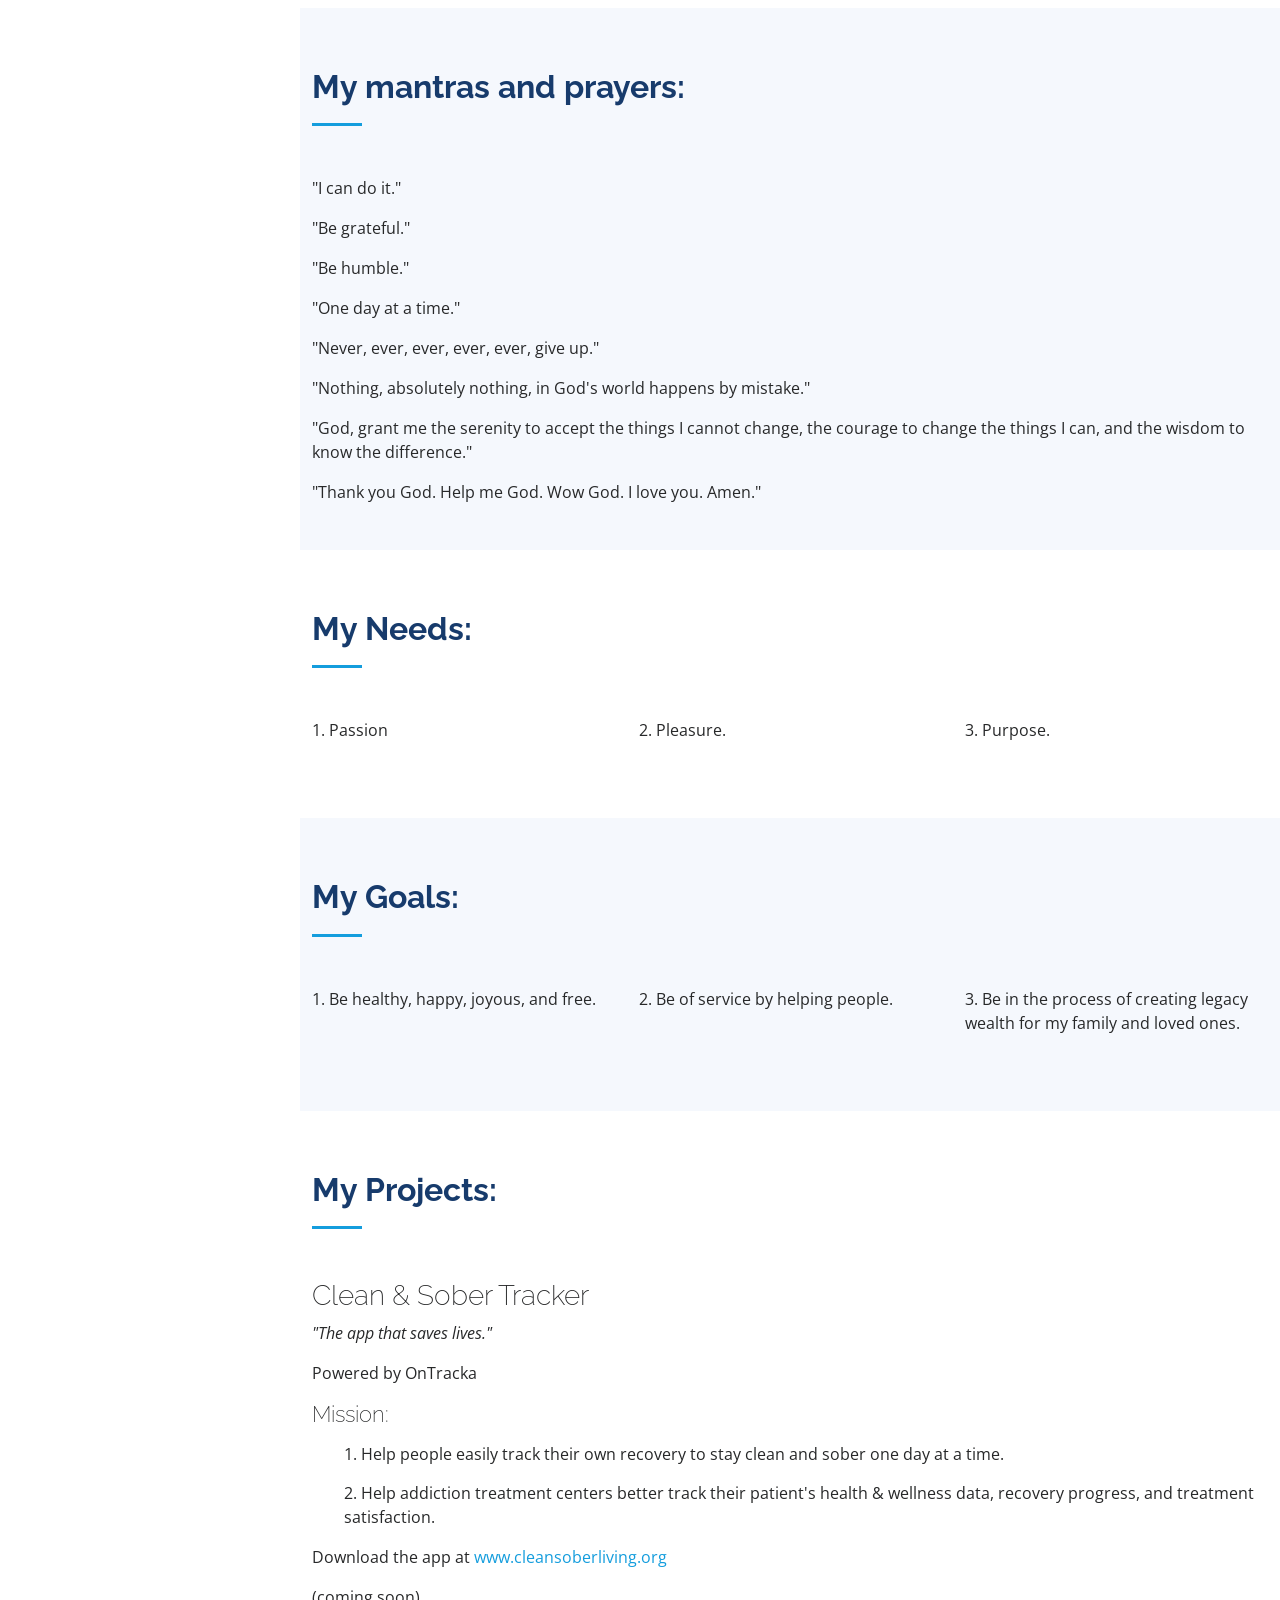
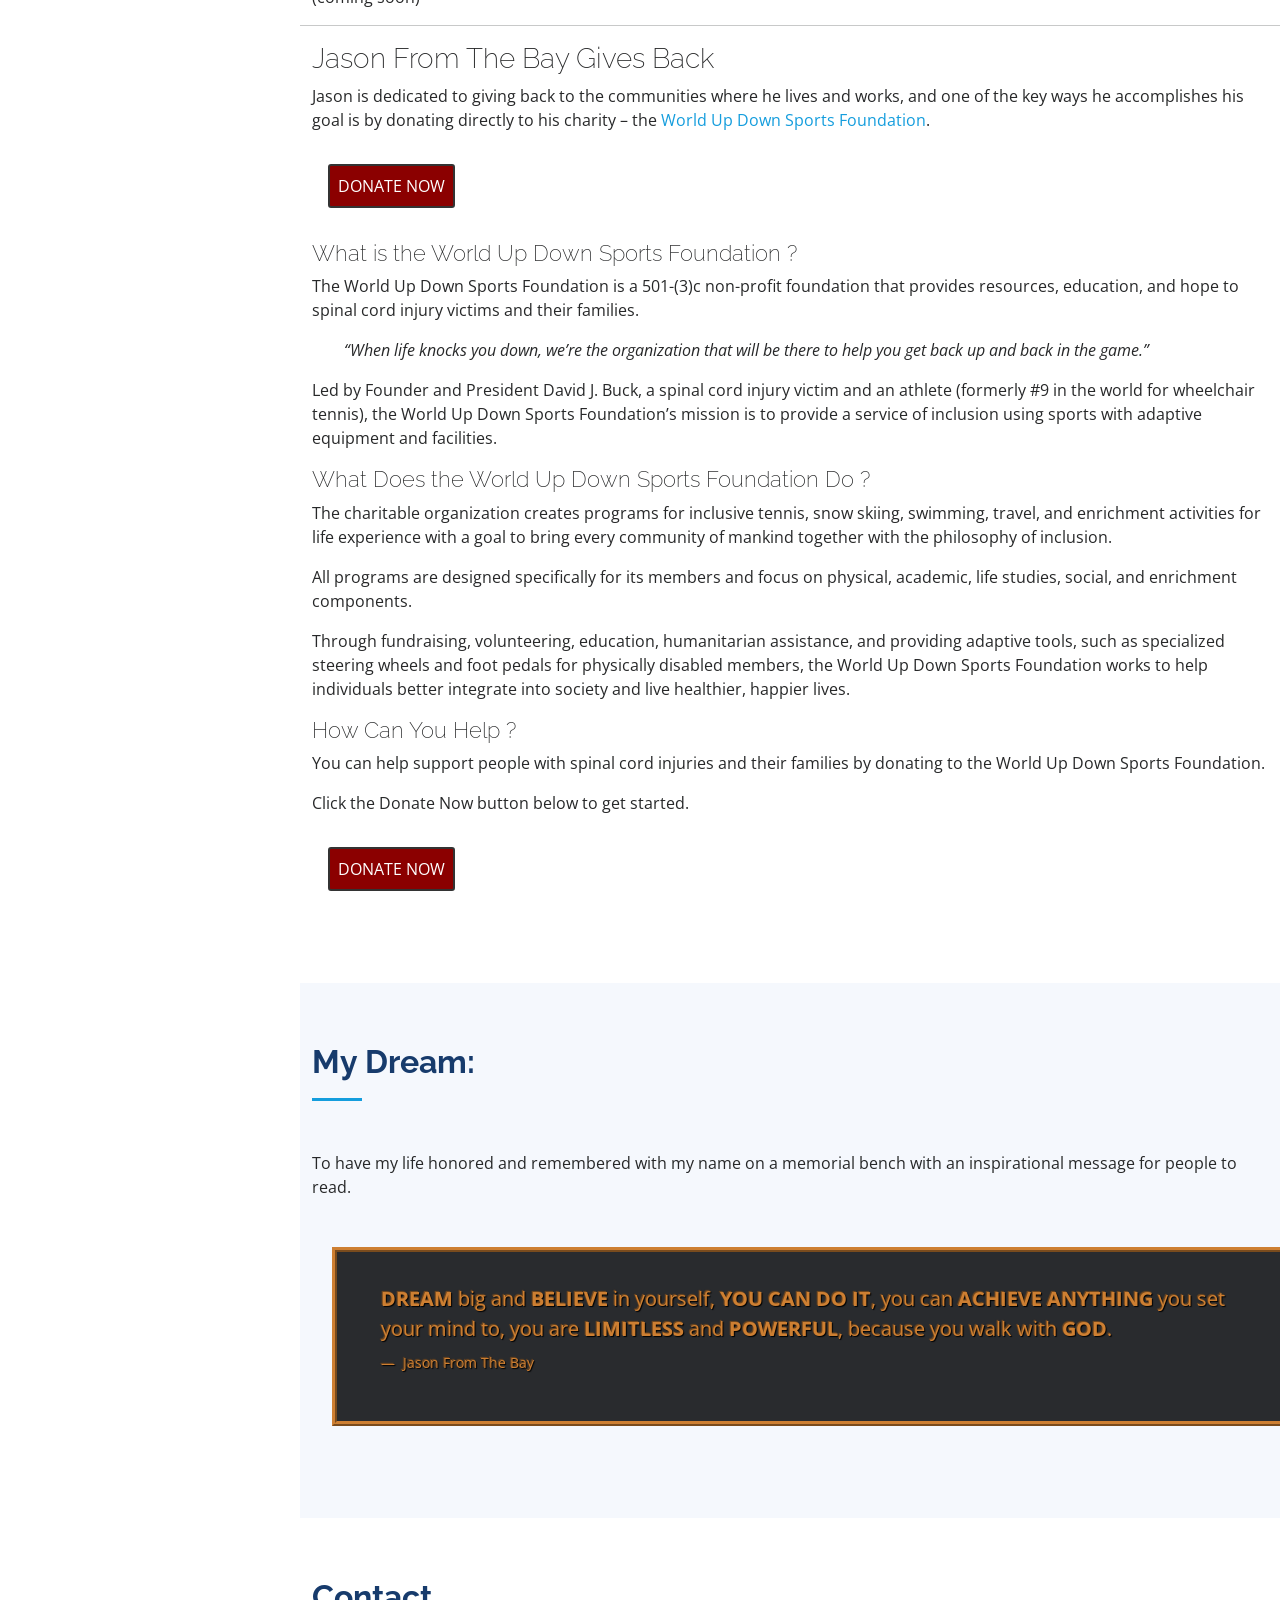
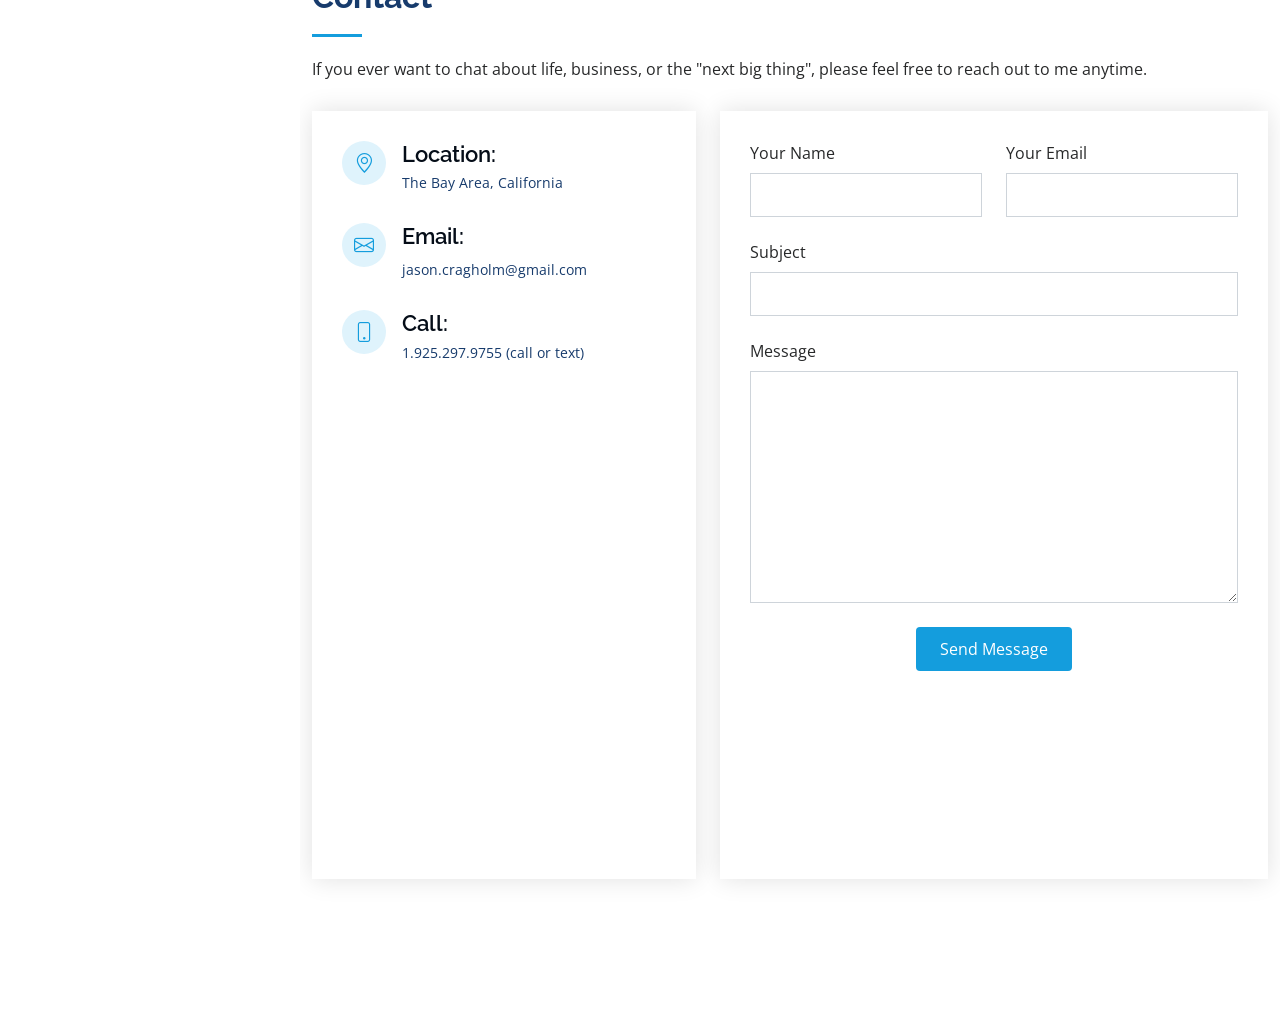
==== commit 918ace36: "fixed fade timing" ====
--- a/index.html
+++ b/index.html
@@ -290,7 +290,7 @@
         </div>
 
         <div class="row section-content">
-          <div id="appProject">
+          <div id="appProject" data-aos="fade-down">
             <h2>Clean & Sober Tracker</h2>
             <p><i>"The app that saves lives."</i></p>
             <p>Powered by OnTracka</p>
@@ -298,11 +298,11 @@
             <h3>Mission:</h3>
 
             <ol>
-              <li data-aos="fade-down">Help people easily track their own recovery to stay clean and sober one day at a time.</li>
-              <li data-aos="fade-down" data-aos-delay="200">Help addiction treatment centers better track their patient's health & wellness data, recovery progress, and treatment satisfaction.</li>
+              <li>Help people easily track their own recovery to stay clean and sober one day at a time.</li>
+              <li>Help addiction treatment centers better track their patient's health & wellness data, recovery progress, and treatment satisfaction.</li>
             </ol>
             
-            <div data-aos="fade-down" data-aos-delay="400">
+            <div>
               <p>Download the app at <a href="https://www.cleansoberliving.org">www.cleansoberliving.org</a></p>
               <p>(coming soon)</p>
             </div>
@@ -310,7 +310,7 @@
           
           <hr>
 
-          <div id="charityProject">
+          <div id="charityProject" data-aos="fade-down" data-aos-delay="200">
             <h2>Jason From The Bay Gives Back</h2>
             <p>Jason is dedicated to giving back to the communities where he lives and works, and one of the key ways he accomplishes his goal is by donating directly to his charity – the <a href="https://wudsf.org/"> World Up Down Sports Foundation</a>.</p>
             <a href="https://wudsf.org/donation/"><button>DONATE NOW</button></a>
